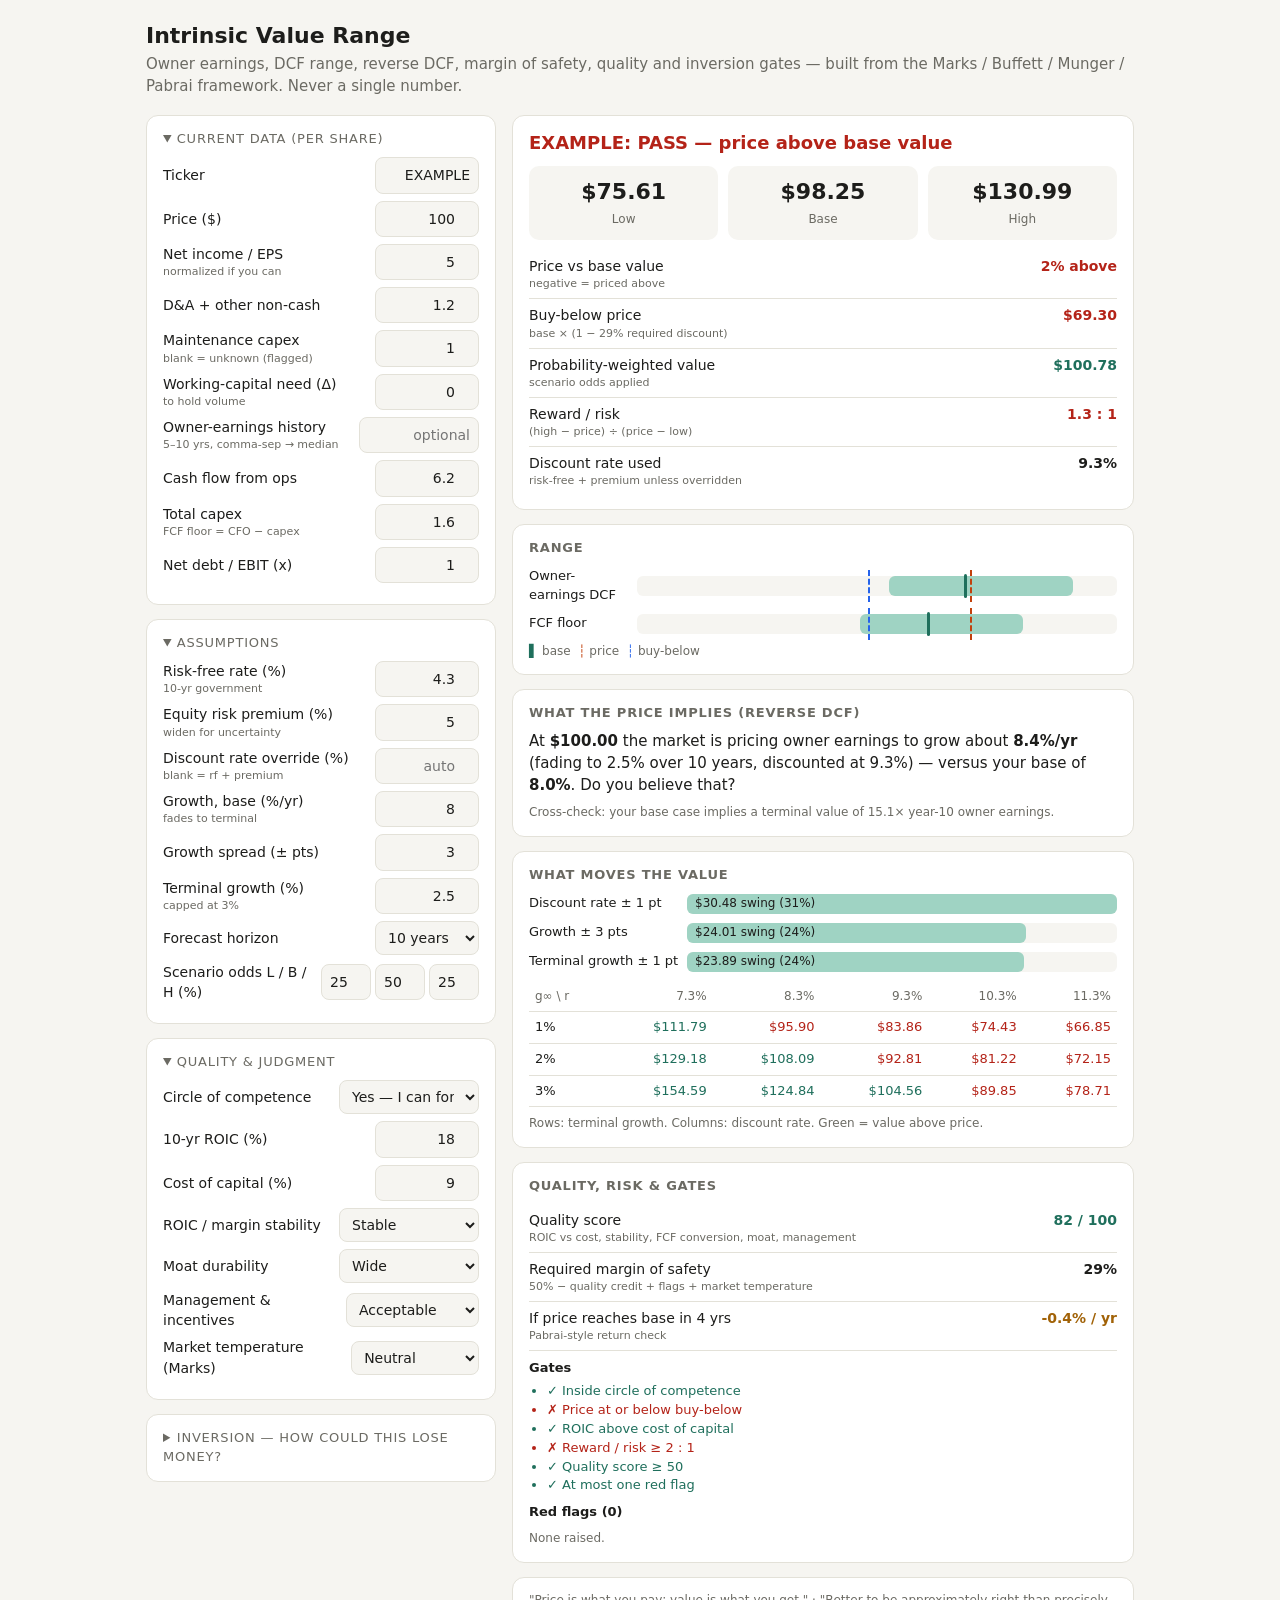
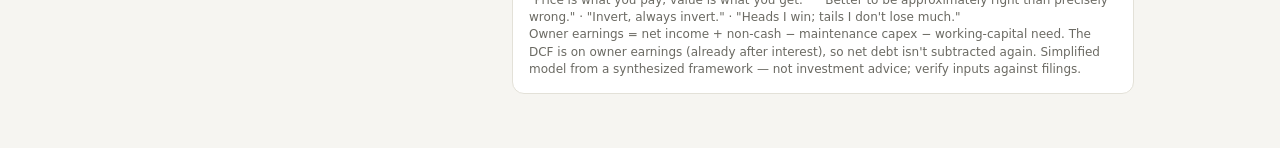
==== index.html @ b63900a6 "Add files via upload" ====
<!DOCTYPE html>
<html lang="en"><head><meta charset="utf-8">
<meta name="viewport" content="width=device-width, initial-scale=1, viewport-fit=cover">
<title>Intrinsic Value Range</title>
<style>
:root{--bg:#f6f5f1;--card:#fff;--ink:#1d1d1b;--mut:#6b6a63;--line:#e3e1d8;--acc:#1f6f5c;--bar:#9fd3c3;--base:#1f6f5c;--price:#c2410c;--buy:#2563eb;--bad:#b42318;--good:#1f6f5c;--warn:#a16207;
box-sizing:border-box;padding-top:env(safe-area-inset-top,0px);padding-bottom:env(safe-area-inset-bottom,0px)}
@media (prefers-color-scheme:dark){:root:not([data-theme="light"]){--bg:#121513;--card:#1b1f1c;--ink:#ecebe4;--mut:#9a9a90;--line:#2c322d;--acc:#5fc4a8;--bar:#2d5a4d;--base:#5fc4a8;--price:#fb923c;--buy:#60a5fa;--bad:#f87171;--good:#5fc4a8;--warn:#fbbf24}}
:root[data-theme="dark"]{--bg:#121513;--card:#1b1f1c;--ink:#ecebe4;--mut:#9a9a90;--line:#2c322d;--acc:#5fc4a8;--bar:#2d5a4d;--base:#5fc4a8;--price:#fb923c;--buy:#60a5fa;--bad:#f87171;--good:#5fc4a8;--warn:#fbbf24}
*{box-sizing:border-box}html{scroll-padding-top:env(safe-area-inset-top,0px)}
body{margin:0;background:var(--bg);color:var(--ink);font:15px/1.45 system-ui,-apple-system,"Segoe UI",Roboto,sans-serif}
main{max-width:1020px;margin:0 auto;padding:20px 16px 40px}
h1{font-size:22px;margin:0 0 2px}p.sub{color:var(--mut);margin:0 0 18px}
.grid{display:grid;grid-template-columns:minmax(0,350px) minmax(0,1fr);gap:16px;align-items:start}
@media(max-width:780px){.grid{grid-template-columns:1fr}}
.card{background:var(--card);border:1px solid var(--line);border-radius:12px;padding:14px 16px;margin-bottom:14px}
h2,summary{font-size:13px;text-transform:uppercase;letter-spacing:.06em;color:var(--mut);margin:0 0 8px;cursor:default}
summary{cursor:pointer;margin:0}details[open] summary{margin-bottom:8px}
label{display:flex;justify-content:space-between;align-items:center;gap:10px;margin:7px 0;font-size:14px}
label small{display:block;color:var(--mut);font-size:11px}
input,select{width:104px;padding:7px 8px;border:1px solid var(--line);border-radius:8px;background:var(--bg);color:var(--ink);font:inherit;text-align:right}
select{width:140px;text-align:left}
input:focus,select:focus{outline:2px solid var(--acc);outline-offset:1px}
.ck{justify-content:flex-start;gap:8px;margin:5px 0;font-size:13px}.ck input{width:auto}
.sig{font-size:18px;font-weight:700;margin-bottom:10px}
.hero{display:grid;grid-template-columns:repeat(3,1fr);gap:10px;text-align:center}
.hero div{background:var(--bg);border-radius:10px;padding:10px 4px}
.hero b{display:block;font-size:22px}.hero i{font-style:normal;font-size:12px;color:var(--mut)}
.kv{display:flex;justify-content:space-between;gap:10px;padding:6px 0;border-bottom:1px solid var(--line);font-size:14px}.kv:last-child{border:0}
.kv span small{display:block;color:var(--mut);font-size:11px}.kv b{white-space:nowrap}
.row{display:grid;grid-template-columns:100px 1fr;gap:8px;align-items:center;margin:9px 0;font-size:13px}
.track{position:relative;height:20px;background:var(--bg);border-radius:6px}
.bar{position:absolute;top:0;height:100%;background:var(--bar);border-radius:6px}
.mk{position:absolute;top:-2px;width:3px;height:24px;background:var(--base);border-radius:2px}
.pl{position:absolute;top:-6px;bottom:-6px;width:0;border-left:2px dashed var(--price)}.bl{border-color:var(--buy)}
.leg{font-size:12px;color:var(--mut);margin-top:8px}
.scroll{overflow-x:auto}table{width:100%;border-collapse:collapse;font-size:13px}
th,td{padding:6px;text-align:right;border-bottom:1px solid var(--line);white-space:nowrap}th:first-child,td:first-child{text-align:left}th{color:var(--mut);font-weight:500;font-size:12px}
.g{color:var(--good)}.b{color:var(--bad)}.w{color:var(--warn)}
.note{font-size:12px;color:var(--mut);margin-top:8px}ul.fl{margin:4px 0 0;padding-left:18px;font-size:13px}
</style></head><body><main>
<h1>Intrinsic Value Range</h1>
<p class="sub">Owner earnings, DCF range, reverse DCF, margin of safety, quality and inversion gates — built from the Marks / Buffett / Munger / Pabrai framework. Never a single number.</p>
<div class="grid">
<div>
 <div class="card"><details open><summary>Current data (per share)</summary>
  <label>Ticker<input id="tk" type="text" value="EXAMPLE" style="text-transform:uppercase"></label>
  <label>Price ($)<input id="px" type="number" step="any" value="100"></label>
  <label><span>Net income / EPS<small>normalized if you can</small></span><input id="eps" type="number" step="any" value="5"></label>
  <label><span>D&amp;A + other non-cash</span><input id="da" type="number" step="any" value="1.2"></label>
  <label><span>Maintenance capex<small>blank = unknown (flagged)</small></span><input id="mx" type="number" step="any" value="1"></label>
  <label><span>Working-capital need (Δ)<small>to hold volume</small></span><input id="dwc" type="number" step="any" value="0"></label>
  <label><span>Owner-earnings history<small>5–10 yrs, comma-sep → median</small></span><input id="hist" type="text" placeholder="optional" style="width:120px"></label>
  <label><span>Cash flow from ops</span><input id="cfo" type="number" step="any" value="6.2"></label>
  <label><span>Total capex<small>FCF floor = CFO − capex</small></span><input id="cx" type="number" step="any" value="1.6"></label>
  <label><span>Net debt / EBIT (x)</span><input id="ndx" type="number" step="any" value="1"></label>
 </details></div>
 <div class="card"><details open><summary>Assumptions</summary>
  <label><span>Risk-free rate (%)<small>10-yr government</small></span><input id="rf" type="number" step="any" value="4.3"></label>
  <label><span>Equity risk premium (%)<small>widen for uncertainty</small></span><input id="erp" type="number" step="any" value="5"></label>
  <label><span>Discount rate override (%)<small>blank = rf + premium</small></span><input id="rov" type="number" step="any" placeholder="auto"></label>
  <label><span>Growth, base (%/yr)<small>fades to terminal</small></span><input id="g" type="number" step="any" value="8"></label>
  <label><span>Growth spread (± pts)</span><input id="sp" type="number" step="any" value="3"></label>
  <label><span>Terminal growth (%)<small>capped at 3%</small></span><input id="tg" type="number" step="any" value="2.5"></label>
  <label>Forecast horizon<select id="n" style="width:104px"><option value="5">5 years</option><option value="7">7 years</option><option value="10" selected>10 years</option></select></label>
  <label><span>Scenario odds L / B / H (%)</span><span style="display:flex;gap:4px"><input id="wl" type="number" value="25" style="width:50px"><input id="wb" type="number" value="50" style="width:50px"><input id="wh" type="number" value="25" style="width:50px"></span></label>
 </details></div>
 <div class="card"><details open><summary>Quality &amp; judgment</summary>
  <label>Circle of competence<select id="cc"><option value="2">Yes — I can forecast it</option><option value="1">Partly</option><option value="0">No — too hard</option></select></label>
  <label><span>10-yr ROIC (%)</span><input id="roic" type="number" step="any" value="18"></label>
  <label><span>Cost of capital (%)</span><input id="wacc" type="number" step="any" value="9"></label>
  <label>ROIC / margin stability<select id="stab"><option value="0">Volatile</option><option value="1">Mixed</option><option value="2" selected>Stable</option></select></label>
  <label>Moat durability<select id="moat"><option value="0">None / weak</option><option value="1">Narrow</option><option value="2" selected>Wide</option><option value="3">Exceptional</option></select></label>
  <label>Management &amp; incentives<select id="mg"><option value="0">Poor</option><option value="1" selected>Acceptable</option><option value="2">Excellent</option></select></label>
  <label>Market temperature (Marks)<select id="tp"><option value="-3">Fearful</option><option value="0" selected>Neutral</option><option value="3">Optimistic</option><option value="6">Euphoric</option></select></label>
 </details></div>
 <div class="card"><details><summary>Inversion — how could this lose money?</summary><div id="inv"></div></details></div>
</div>
<div>
 <div class="card"><div class="sig" id="sig"></div>
  <div class="hero"><div><b id="hl">–</b><i>Low</i></div><div><b id="hb">–</b><i>Base</i></div><div><b id="hh">–</b><i>High</i></div></div>
  <div style="margin-top:10px" id="kv"></div></div>
 <div class="card"><h2>Range</h2><div id="ff"></div><div class="leg"><span style="color:var(--base)">▌</span> base &nbsp;<span style="color:var(--price)">┆</span> price &nbsp;<span style="color:var(--buy)">┆</span> buy-below</div></div>
 <div class="card"><h2>What the price implies (reverse DCF)</h2><div id="rev"></div></div>
 <div class="card"><h2>What moves the value</h2><div id="drv"></div>
  <div class="scroll" style="margin-top:10px"><table id="sens"></table></div>
  <div class="note">Rows: terminal growth. Columns: discount rate. Green = value above price.</div></div>
 <div class="card"><h2>Quality, risk &amp; gates</h2><div id="qr"></div></div>
 <div class="card note" style="margin-top:0">"Price is what you pay; value is what you get." · "Better to be approximately right than precisely wrong." · "Invert, always invert." · "Heads I win; tails I don't lose much."<br>Owner earnings = net income + non-cash − maintenance capex − working-capital need. The DCF is on owner earnings (already after interest), so net debt isn't subtracted again. Simplified model from a synthesized framework — not investment advice; verify inputs against filings.</div>
</div></div>
<script>
const $=i=>document.getElementById(i),N=i=>parseFloat($(i).value),ok=x=>isFinite(x)&&x>0,cl=(x,a,b)=>Math.min(b,Math.max(a,x));
const fm=x=>ok(x)?'$'+x.toLocaleString(undefined,{minimumFractionDigits:2,maximumFractionDigits:2}):'n/a';
const INV=['Leverage / refinancing cliff','Obsolescence or disruption','Fraud or aggressive accounting','Key-man dependence','Heavy cyclicality','Commodity price-taker, no cost edge','Serial acquisitions / dilution','"This time it\'s different" narrative'];
$('inv').innerHTML=INV.map((t,i)=>`<label class="ck"><input type="checkbox" class="iv" value="${t.replace(/"/g,'&quot;')}"> ${t}</label>`).join('');
function dcf(oe,g,r,tg,n){if(!ok(oe)||!isFinite(r)||r<=tg)return null;let f=oe,pv=0;for(let t=1;t<=n;t++){f*=1+(n>1?g+(tg-g)*(t-1)/(n-1):g);pv+=f/Math.pow(1+r,t)}const tv=f*(1+tg)/(r-tg);return{v:pv+tv/Math.pow(1+r,n),m:tv/f}}
const V=(...a)=>{const o=dcf(...a);return o?o.v:NaN};
const med=a=>{const s=[...a].sort((x,y)=>x-y),m=s.length>>1;return s.length%2?s[m]:(s[m-1]+s[m])/2};
function calc(){
 const px=N('px'),eps=N('eps'),da=N('da')||0,mxv=$('mx').value.trim(),mx=parseFloat(mxv)||0,dwc=N('dwc')||0;
 const hist=$('hist').value.split(/[,\s]+/).map(parseFloat).filter(isFinite);
 const oe=hist.length>=3?med(hist):eps+da-mx-dwc;
 const ov=N('rov'),r=ov>0?ov/100:(N('rf')+N('erp'))/100,n=+$('n').value,g=N('g')/100,sp=N('sp')/100,tgIn=N('tg')/100,tg=Math.min(tgIn,.03);
 const gs=[g-sp,g,g+sp],rs=[r+.01,r,r-.01],sc=f=>[0,1,2].map(i=>V(f,gs[i],rs[i],tg,n));
 const v=sc(oe),fcf=N('cfo')-N('cx'),fv=ok(fcf)?sc(fcf):[NaN,NaN,NaN],okv=v.every(ok);
 // quality
 const roic=N('roic'),cc=N('wacc'),conv=ok(fcf)&&ok(eps)?fcf/eps:NaN;
 const q=cl((roic-cc)/10,0,1)*30+(+$('stab').value)/2*20+cl(((isFinite(conv)?conv:.8)-.5)/.5,0,1)*20+(+$('moat').value)/3*20+(+$('mg').value)/2*10;
 // flags
 const auto=[];
 if(isFinite(conv)&&conv<.8)auto.push('FCF / net income below 0.8');
 if(ok(N('cx'))&&ok(da)&&N('cx')/da>1.5)auto.push('Capex / D&A above 1.5 — heavy reinvestment');
 if(!mxv)auto.push('Maintenance capex unknown');
 if(roic<cc)auto.push('ROIC below cost of capital — growth destroys value');
 if(tgIn>.03)auto.push('Terminal growth above 3% was capped to 3%');
 if(N('ndx')>3)auto.push('Net debt / EBIT above 3x');
 const man=[...document.querySelectorAll('.iv:checked')].map(e=>e.value),flags=[...auto,...man];
 const need=cl(50-q/100*25+3*man.length+2*auto.length+(+$('tp').value),20,65);
 const out=$('sig'),kv=$('kv');
 if(!okv||!ok(px)){out.textContent='Enter a price and positive owner earnings.';out.className='sig w';['hl','hb','hh'].forEach(i=>$(i).textContent='–');kv.innerHTML='';['ff','rev','drv','qr'].forEach(i=>$(i).innerHTML='');$('sens').innerHTML='';return}
 ['hl','hb','hh'].forEach((id,i)=>$(id).textContent=fm(v[i]));
 const bp=v[1]*(1-need/100),mos=(v[1]-px)/v[1]*100,w=[N('wl'),N('wb'),N('wh')].map(x=>x>0?x:0),ws=w[0]+w[1]+w[2]||1,ev=(w[0]*v[0]+w[1]*v[1]+w[2]*v[2])/ws;
 const asym=px<=v[0]?Infinity:(v[2]-px)/(px-v[0]),ret=Math.pow(v[1]/px,1/4)-1;
 const gates=[['Inside circle of competence',+$('cc').value===2],['Price at or below buy-below',px<=bp],['ROIC above cost of capital',roic>cc],['Reward / risk ≥ 2 : 1',asym>=2],['Quality score ≥ 50',q>=50],['At most one red flag',flags.length<=1]];
 const pass=gates.every(x=>x[1]);let s,c;
 if(+$('cc').value===0){s='PASS — outside circle of competence (too hard)';c='b'}
 else if(pass){s='BUY ZONE — all gates cleared';c='g'}
 else if(px<=v[1]){s='WATCH — below base value, gates not all cleared';c='w'}
 else{s='PASS — price above base value';c='b'}
 out.textContent=($('tk').value||'Stock').toUpperCase()+': '+s;out.className='sig '+c;
 const ln=(t,sm,val,k)=>`<div class="kv"><span>${t}<small>${sm}</small></span><b class="${k||''}">${val}</b></div>`;
 kv.innerHTML=ln('Price vs base value','negative = priced above',(mos>=0?mos.toFixed(0)+'% below':(-mos).toFixed(0)+'% above'),mos>=need?'g':mos>=0?'w':'b')+
  ln('Buy-below price','base × (1 − '+need.toFixed(0)+'% required discount)',fm(bp),px<=bp?'g':'b')+
  ln('Probability-weighted value','scenario odds applied',fm(ev),px<ev?'g':'b')+
  ln('Reward / risk','(high − price) ÷ (price − low)',asym===Infinity?'no downside to low':asym.toFixed(1)+' : 1',asym>=2?'g':'b')+
  ln('Discount rate used','risk-free + premium unless overridden',(r*100).toFixed(1)+'%');
 // chart
 const all=[px,bp,v[2],fv[2]].filter(isFinite),mxs=Math.max(...all)*1.1,p=x=>(x/mxs*100)+'%';
 const lines=`<div class="pl" style="left:${p(px)}"></div><div class="pl bl" style="left:${p(bp)}"></div>`;
 $('ff').innerHTML=`<div class="row"><div>Owner-earnings DCF</div><div class="track"><div class="bar" style="left:${p(v[0])};width:${(v[2]-v[0])/mxs*100}%"></div><div class="mk" style="left:${p(v[1])}"></div>${lines}</div></div>`+(fv.every(ok)?`<div class="row"><div>FCF floor</div><div class="track"><div class="bar" style="left:${p(fv[0])};width:${(fv[2]-fv[0])/mxs*100}%"></div><div class="mk" style="left:${p(fv[1])}"></div>${lines}</div></div>`:'');
 // reverse
 let lo=-.3,hi=.6,rv;
 if(V(oe,hi,r,tg,n)<px)rv='above 60%/yr';else if(V(oe,lo,r,tg,n)>px)rv='below −30%/yr';else{for(let i=0;i<60;i++){const m=(lo+hi)/2;V(oe,m,r,tg,n)<px?lo=m:hi=m}rv=(lo*100).toFixed(1)+'%/yr'}
 const bm=dcf(oe,g,r,tg,n).m;
 $('rev').innerHTML=`<div style="font-size:15px">At <b>${fm(px)}</b> the market is pricing owner earnings to grow about <b>${rv}</b> (fading to ${(tg*100).toFixed(1)}% over ${n} years, discounted at ${(r*100).toFixed(1)}%) — versus your base of <b>${(g*100).toFixed(1)}%</b>. Do you believe that?</div><div class="note">Cross-check: your base case implies a terminal value of ${bm.toFixed(1)}× year-${n} owner earnings.</div>`;
 // drivers + sensitivity
 const dv=[['Growth ± '+(sp*100).toFixed(0)+' pts',V(oe,g+sp,r,tg,n)-V(oe,g-sp,r,tg,n)],['Discount rate ± 1 pt',V(oe,g,r-.01,tg,n)-V(oe,g,r+.01,tg,n)],['Terminal growth ± 1 pt',V(oe,g,r,Math.min(tg+.01,r-.005),n)-V(oe,g,r,tg-.01,n)]].sort((a,b)=>b[1]-a[1]),top=dv[0][1];
 $('drv').innerHTML=dv.map(d=>`<div class="row" style="grid-template-columns:150px 1fr"><div>${d[0]}</div><div class="track"><div class="bar" style="left:0;width:${d[1]/top*100}%"></div><span style="position:absolute;left:8px;top:1px;font-size:12px">${fm(d[1])} swing (${(d[1]/v[1]*100).toFixed(0)}%)</span></div></div>`).join('');
 const rr=[-2,-1,0,1,2].map(k=>r+k/100),tr=[.01,.02,.03];
 $('sens').innerHTML='<tr><th>g∞ \\ r</th>'+rr.map(x=>`<th>${(x*100).toFixed(1)}%</th>`).join('')+'</tr>'+tr.map(t=>`<tr><td>${(t*100).toFixed(0)}%</td>`+rr.map(x=>{const y=V(oe,g,x,t,n);return`<td class="${y>=px?'g':'b'}">${fm(y)}</td>`}).join('')+'</tr>').join('');
 // quality & risk
 $('qr').innerHTML=ln('Quality score','ROIC vs cost, stability, FCF conversion, moat, management',q.toFixed(0)+' / 100',q>=60?'g':q>=40?'w':'b')+
  ln('Required margin of safety','50% − quality credit + flags + market temperature',need.toFixed(0)+'%')+
  ln('If price reaches base in 4 yrs','Pabrai-style return check',(ret*100).toFixed(1)+'% / yr',ret>=.15?'g':'w')+
  `<div style="margin-top:8px;font-size:13px"><b>Gates</b><ul class="fl">${gates.map(x=>`<li class="${x[1]?'g':'b'}">${x[1]?'✓':'✗'} ${x[0]}</li>`).join('')}</ul></div>`+
  `<div style="margin-top:8px;font-size:13px"><b>Red flags (${flags.length})</b>${flags.length?`<ul class="fl">${flags.map(f=>`<li>${f}</li>`).join('')}</ul>`:'<div class="note">None raised.</div>'}</div>`;
}
document.querySelectorAll('input,select').forEach(e=>e.addEventListener('input',calc));calc();
</script></main></body></html>
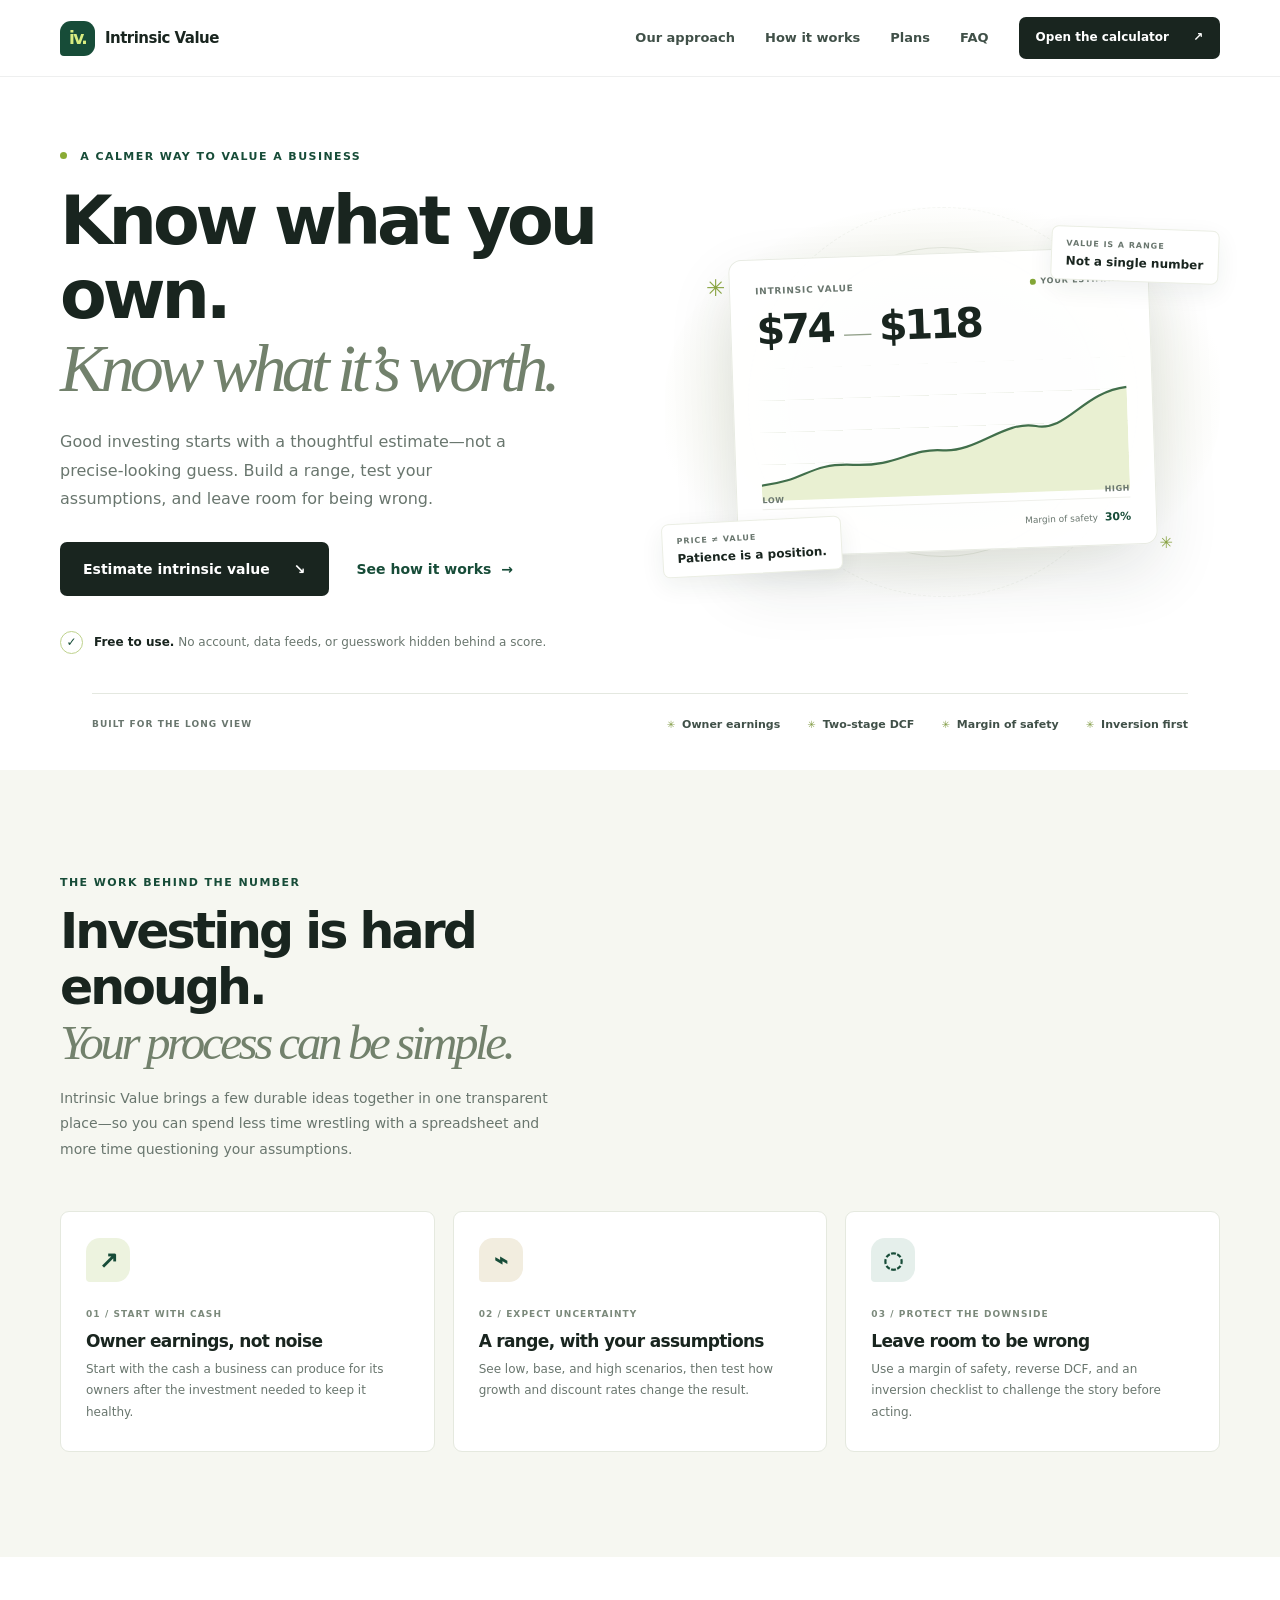
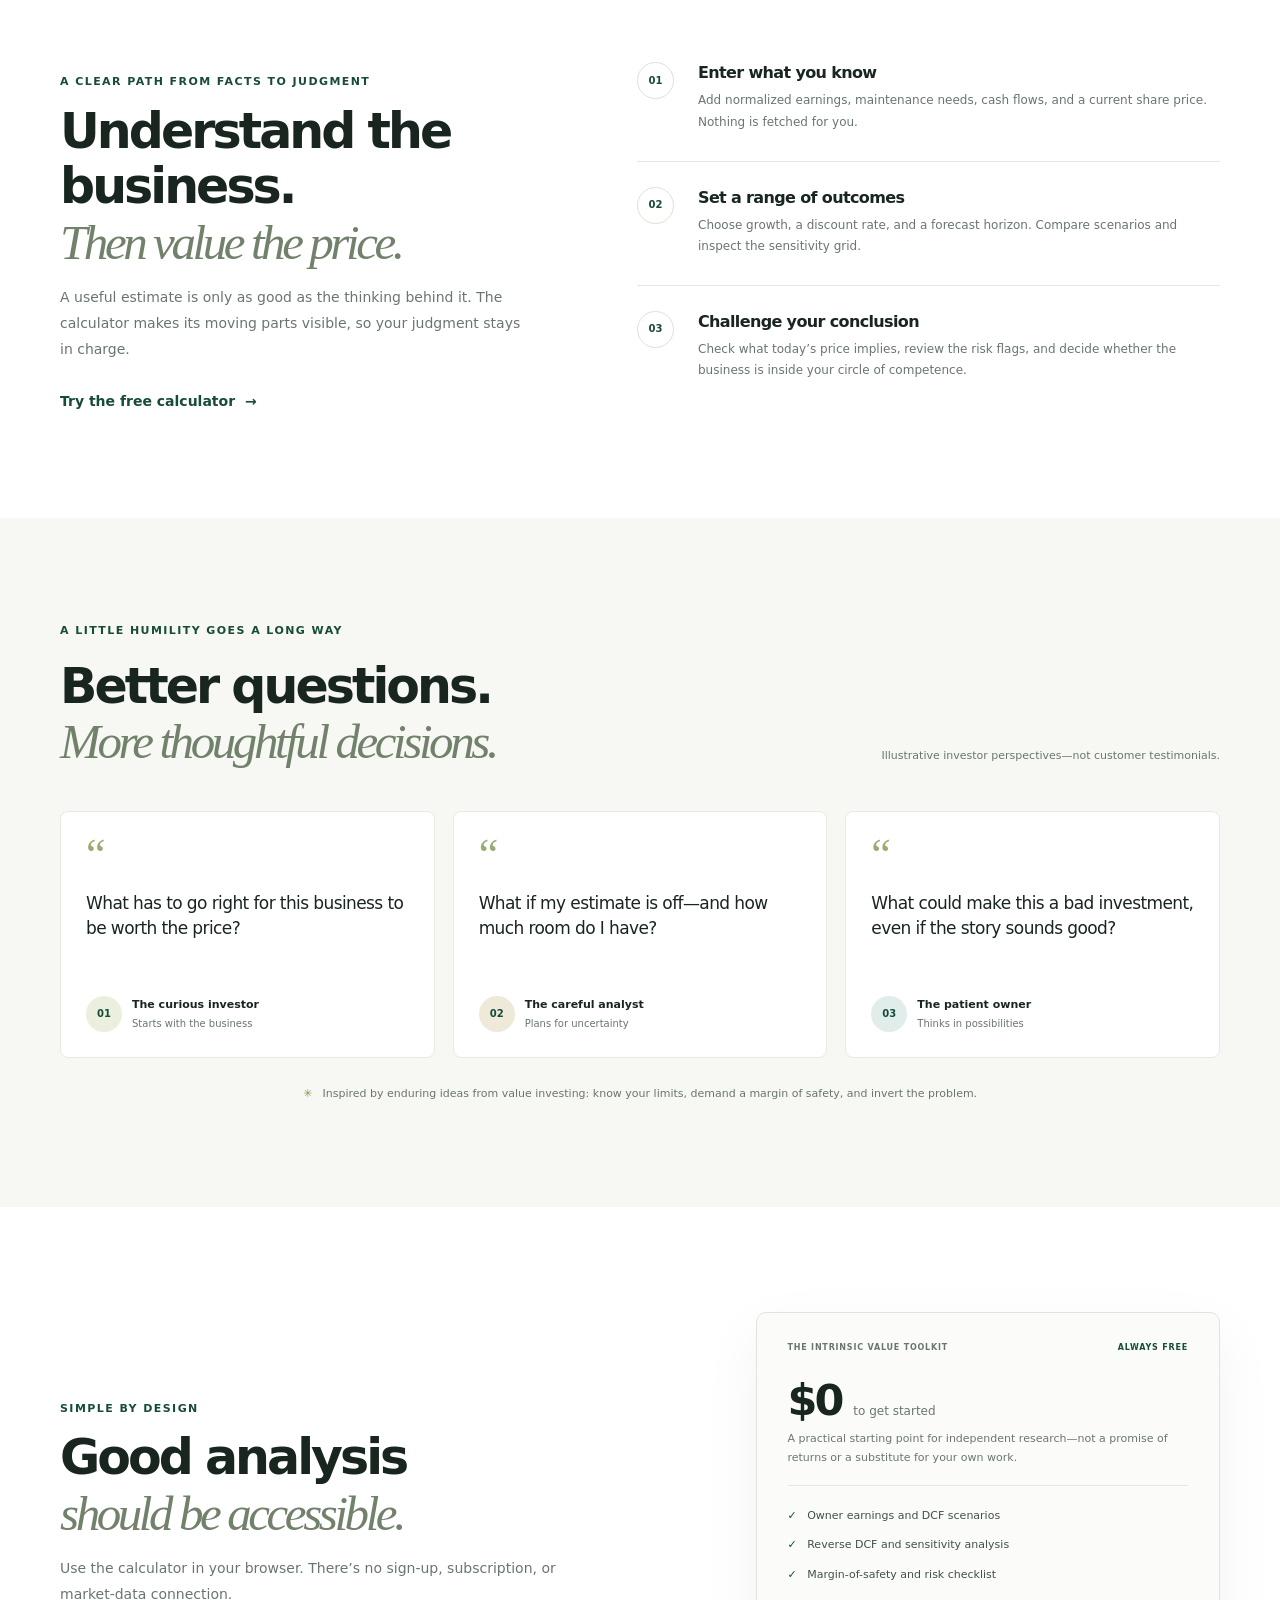
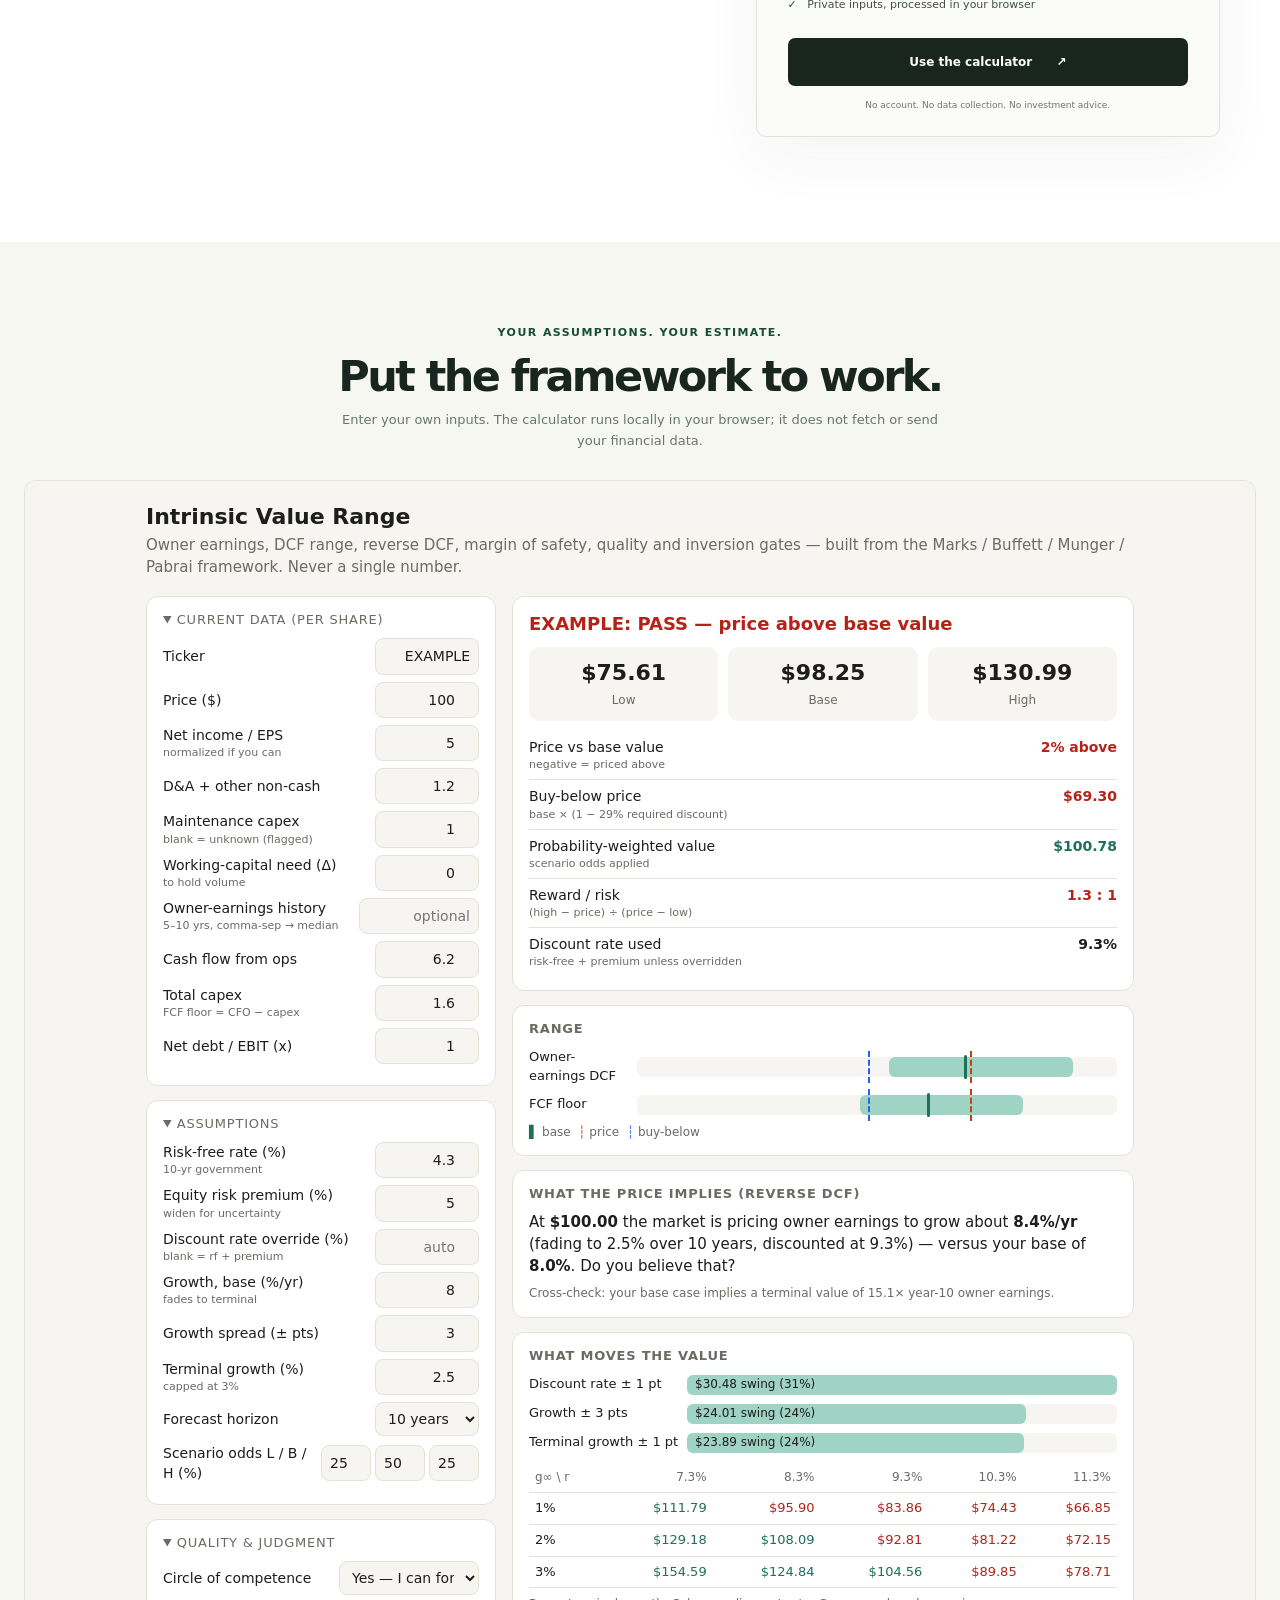
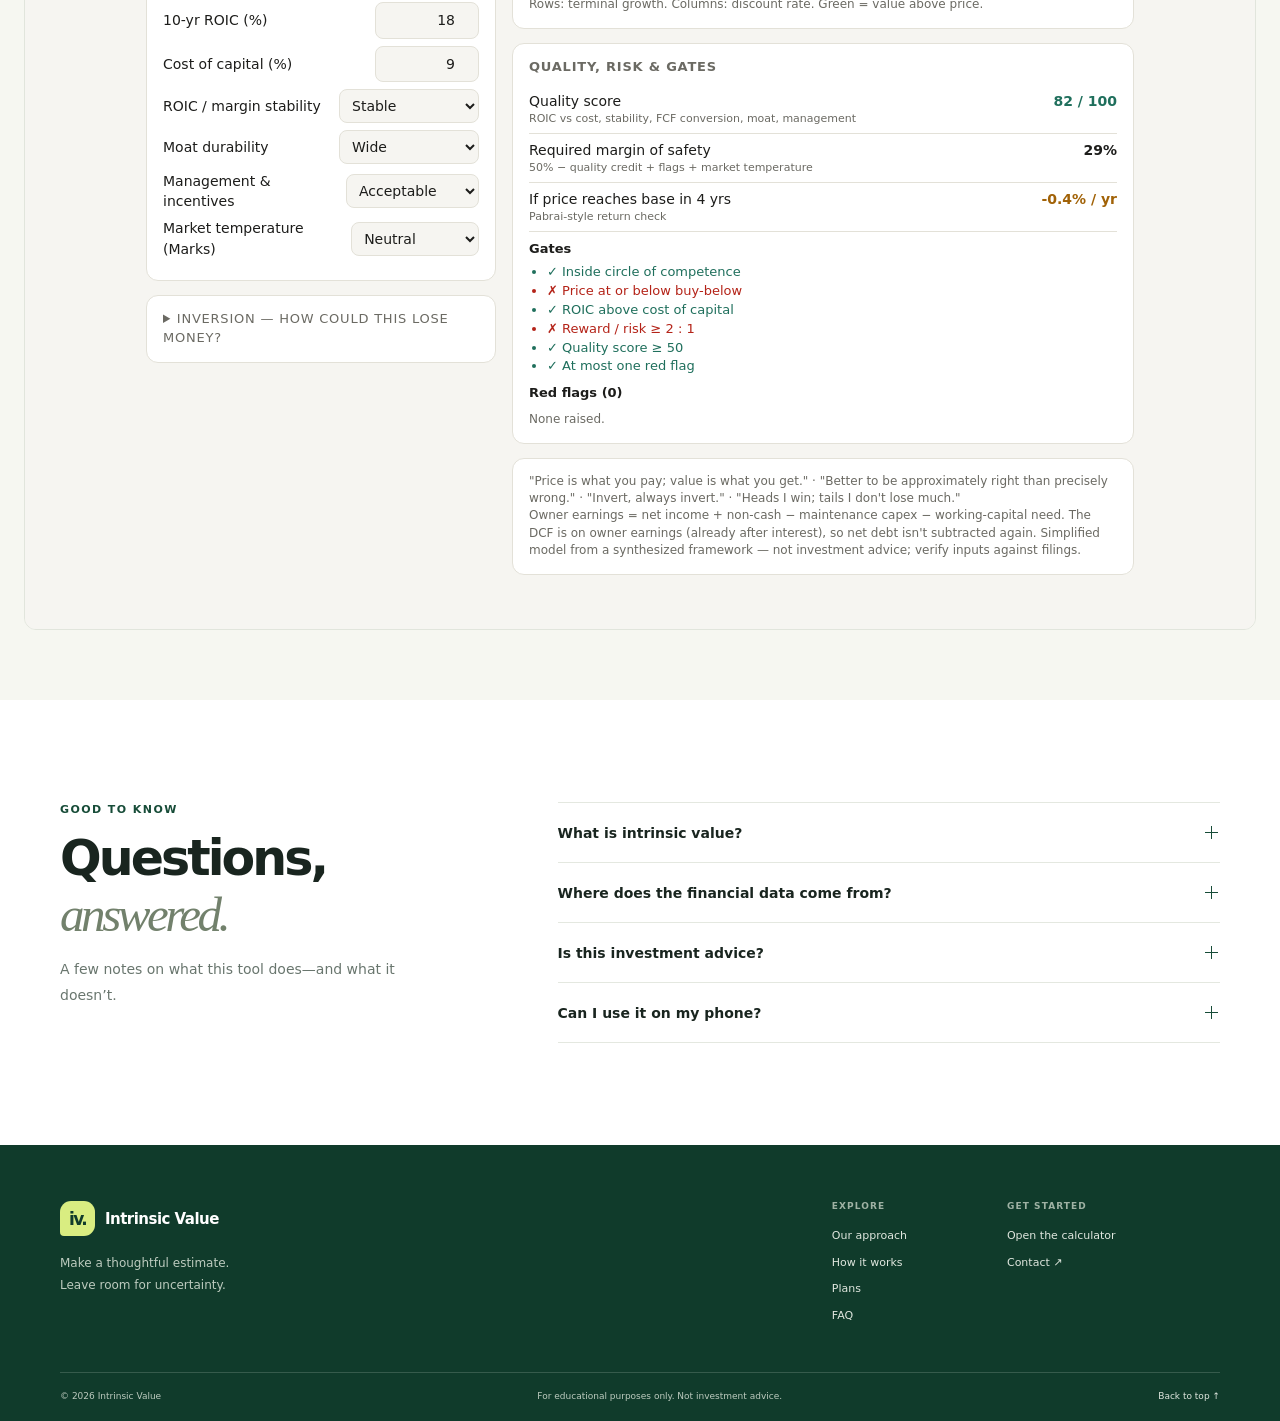
==== commit 904e21fb: "Build responsive intrinsic value landing page Co-authored-by: huddlewise <227522079+huddlewise@users" ====
--- a/index.html
+++ b/index.html
@@ -1,159 +1,208 @@
-<!DOCTYPE html>
-<html lang="en"><head><meta charset="utf-8">
-<meta name="viewport" content="width=device-width, initial-scale=1, viewport-fit=cover">
-<title>Intrinsic Value Range</title>
-<style>
-:root{--bg:#f6f5f1;--card:#fff;--ink:#1d1d1b;--mut:#6b6a63;--line:#e3e1d8;--acc:#1f6f5c;--bar:#9fd3c3;--base:#1f6f5c;--price:#c2410c;--buy:#2563eb;--bad:#b42318;--good:#1f6f5c;--warn:#a16207;
-box-sizing:border-box;padding-top:env(safe-area-inset-top,0px);padding-bottom:env(safe-area-inset-bottom,0px)}
-@media (prefers-color-scheme:dark){:root:not([data-theme="light"]){--bg:#121513;--card:#1b1f1c;--ink:#ecebe4;--mut:#9a9a90;--line:#2c322d;--acc:#5fc4a8;--bar:#2d5a4d;--base:#5fc4a8;--price:#fb923c;--buy:#60a5fa;--bad:#f87171;--good:#5fc4a8;--warn:#fbbf24}}
-:root[data-theme="dark"]{--bg:#121513;--card:#1b1f1c;--ink:#ecebe4;--mut:#9a9a90;--line:#2c322d;--acc:#5fc4a8;--bar:#2d5a4d;--base:#5fc4a8;--price:#fb923c;--buy:#60a5fa;--bad:#f87171;--good:#5fc4a8;--warn:#fbbf24}
-*{box-sizing:border-box}html{scroll-padding-top:env(safe-area-inset-top,0px)}
-body{margin:0;background:var(--bg);color:var(--ink);font:15px/1.45 system-ui,-apple-system,"Segoe UI",Roboto,sans-serif}
-main{max-width:1020px;margin:0 auto;padding:20px 16px 40px}
-h1{font-size:22px;margin:0 0 2px}p.sub{color:var(--mut);margin:0 0 18px}
-.grid{display:grid;grid-template-columns:minmax(0,350px) minmax(0,1fr);gap:16px;align-items:start}
-@media(max-width:780px){.grid{grid-template-columns:1fr}}
-.card{background:var(--card);border:1px solid var(--line);border-radius:12px;padding:14px 16px;margin-bottom:14px}
-h2,summary{font-size:13px;text-transform:uppercase;letter-spacing:.06em;color:var(--mut);margin:0 0 8px;cursor:default}
-summary{cursor:pointer;margin:0}details[open] summary{margin-bottom:8px}
-label{display:flex;justify-content:space-between;align-items:center;gap:10px;margin:7px 0;font-size:14px}
-label small{display:block;color:var(--mut);font-size:11px}
-input,select{width:104px;padding:7px 8px;border:1px solid var(--line);border-radius:8px;background:var(--bg);color:var(--ink);font:inherit;text-align:right}
-select{width:140px;text-align:left}
-input:focus,select:focus{outline:2px solid var(--acc);outline-offset:1px}
-.ck{justify-content:flex-start;gap:8px;margin:5px 0;font-size:13px}.ck input{width:auto}
-.sig{font-size:18px;font-weight:700;margin-bottom:10px}
-.hero{display:grid;grid-template-columns:repeat(3,1fr);gap:10px;text-align:center}
-.hero div{background:var(--bg);border-radius:10px;padding:10px 4px}
-.hero b{display:block;font-size:22px}.hero i{font-style:normal;font-size:12px;color:var(--mut)}
-.kv{display:flex;justify-content:space-between;gap:10px;padding:6px 0;border-bottom:1px solid var(--line);font-size:14px}.kv:last-child{border:0}
-.kv span small{display:block;color:var(--mut);font-size:11px}.kv b{white-space:nowrap}
-.row{display:grid;grid-template-columns:100px 1fr;gap:8px;align-items:center;margin:9px 0;font-size:13px}
-.track{position:relative;height:20px;background:var(--bg);border-radius:6px}
-.bar{position:absolute;top:0;height:100%;background:var(--bar);border-radius:6px}
-.mk{position:absolute;top:-2px;width:3px;height:24px;background:var(--base);border-radius:2px}
-.pl{position:absolute;top:-6px;bottom:-6px;width:0;border-left:2px dashed var(--price)}.bl{border-color:var(--buy)}
-.leg{font-size:12px;color:var(--mut);margin-top:8px}
-.scroll{overflow-x:auto}table{width:100%;border-collapse:collapse;font-size:13px}
-th,td{padding:6px;text-align:right;border-bottom:1px solid var(--line);white-space:nowrap}th:first-child,td:first-child{text-align:left}th{color:var(--mut);font-weight:500;font-size:12px}
-.g{color:var(--good)}.b{color:var(--bad)}.w{color:var(--warn)}
-.note{font-size:12px;color:var(--mut);margin-top:8px}ul.fl{margin:4px 0 0;padding-left:18px;font-size:13px}
-</style></head><body><main>
-<h1>Intrinsic Value Range</h1>
-<p class="sub">Owner earnings, DCF range, reverse DCF, margin of safety, quality and inversion gates — built from the Marks / Buffett / Munger / Pabrai framework. Never a single number.</p>
-<div class="grid">
-<div>
- <div class="card"><details open><summary>Current data (per share)</summary>
-  <label>Ticker<input id="tk" type="text" value="EXAMPLE" style="text-transform:uppercase"></label>
-  <label>Price ($)<input id="px" type="number" step="any" value="100"></label>
-  <label><span>Net income / EPS<small>normalized if you can</small></span><input id="eps" type="number" step="any" value="5"></label>
-  <label><span>D&amp;A + other non-cash</span><input id="da" type="number" step="any" value="1.2"></label>
-  <label><span>Maintenance capex<small>blank = unknown (flagged)</small></span><input id="mx" type="number" step="any" value="1"></label>
-  <label><span>Working-capital need (Δ)<small>to hold volume</small></span><input id="dwc" type="number" step="any" value="0"></label>
-  <label><span>Owner-earnings history<small>5–10 yrs, comma-sep → median</small></span><input id="hist" type="text" placeholder="optional" style="width:120px"></label>
-  <label><span>Cash flow from ops</span><input id="cfo" type="number" step="any" value="6.2"></label>
-  <label><span>Total capex<small>FCF floor = CFO − capex</small></span><input id="cx" type="number" step="any" value="1.6"></label>
-  <label><span>Net debt / EBIT (x)</span><input id="ndx" type="number" step="any" value="1"></label>
- </details></div>
- <div class="card"><details open><summary>Assumptions</summary>
-  <label><span>Risk-free rate (%)<small>10-yr government</small></span><input id="rf" type="number" step="any" value="4.3"></label>
-  <label><span>Equity risk premium (%)<small>widen for uncertainty</small></span><input id="erp" type="number" step="any" value="5"></label>
-  <label><span>Discount rate override (%)<small>blank = rf + premium</small></span><input id="rov" type="number" step="any" placeholder="auto"></label>
-  <label><span>Growth, base (%/yr)<small>fades to terminal</small></span><input id="g" type="number" step="any" value="8"></label>
-  <label><span>Growth spread (± pts)</span><input id="sp" type="number" step="any" value="3"></label>
-  <label><span>Terminal growth (%)<small>capped at 3%</small></span><input id="tg" type="number" step="any" value="2.5"></label>
-  <label>Forecast horizon<select id="n" style="width:104px"><option value="5">5 years</option><option value="7">7 years</option><option value="10" selected>10 years</option></select></label>
-  <label><span>Scenario odds L / B / H (%)</span><span style="display:flex;gap:4px"><input id="wl" type="number" value="25" style="width:50px"><input id="wb" type="number" value="50" style="width:50px"><input id="wh" type="number" value="25" style="width:50px"></span></label>
- </details></div>
- <div class="card"><details open><summary>Quality &amp; judgment</summary>
-  <label>Circle of competence<select id="cc"><option value="2">Yes — I can forecast it</option><option value="1">Partly</option><option value="0">No — too hard</option></select></label>
-  <label><span>10-yr ROIC (%)</span><input id="roic" type="number" step="any" value="18"></label>
-  <label><span>Cost of capital (%)</span><input id="wacc" type="number" step="any" value="9"></label>
-  <label>ROIC / margin stability<select id="stab"><option value="0">Volatile</option><option value="1">Mixed</option><option value="2" selected>Stable</option></select></label>
-  <label>Moat durability<select id="moat"><option value="0">None / weak</option><option value="1">Narrow</option><option value="2" selected>Wide</option><option value="3">Exceptional</option></select></label>
-  <label>Management &amp; incentives<select id="mg"><option value="0">Poor</option><option value="1" selected>Acceptable</option><option value="2">Excellent</option></select></label>
-  <label>Market temperature (Marks)<select id="tp"><option value="-3">Fearful</option><option value="0" selected>Neutral</option><option value="3">Optimistic</option><option value="6">Euphoric</option></select></label>
- </details></div>
- <div class="card"><details><summary>Inversion — how could this lose money?</summary><div id="inv"></div></details></div>
-</div>
-<div>
- <div class="card"><div class="sig" id="sig"></div>
-  <div class="hero"><div><b id="hl">–</b><i>Low</i></div><div><b id="hb">–</b><i>Base</i></div><div><b id="hh">–</b><i>High</i></div></div>
-  <div style="margin-top:10px" id="kv"></div></div>
- <div class="card"><h2>Range</h2><div id="ff"></div><div class="leg"><span style="color:var(--base)">▌</span> base &nbsp;<span style="color:var(--price)">┆</span> price &nbsp;<span style="color:var(--buy)">┆</span> buy-below</div></div>
- <div class="card"><h2>What the price implies (reverse DCF)</h2><div id="rev"></div></div>
- <div class="card"><h2>What moves the value</h2><div id="drv"></div>
-  <div class="scroll" style="margin-top:10px"><table id="sens"></table></div>
-  <div class="note">Rows: terminal growth. Columns: discount rate. Green = value above price.</div></div>
- <div class="card"><h2>Quality, risk &amp; gates</h2><div id="qr"></div></div>
- <div class="card note" style="margin-top:0">"Price is what you pay; value is what you get." · "Better to be approximately right than precisely wrong." · "Invert, always invert." · "Heads I win; tails I don't lose much."<br>Owner earnings = net income + non-cash − maintenance capex − working-capital need. The DCF is on owner earnings (already after interest), so net debt isn't subtracted again. Simplified model from a synthesized framework — not investment advice; verify inputs against filings.</div>
-</div></div>
-<script>
-const $=i=>document.getElementById(i),N=i=>parseFloat($(i).value),ok=x=>isFinite(x)&&x>0,cl=(x,a,b)=>Math.min(b,Math.max(a,x));
-const fm=x=>ok(x)?'$'+x.toLocaleString(undefined,{minimumFractionDigits:2,maximumFractionDigits:2}):'n/a';
-const INV=['Leverage / refinancing cliff','Obsolescence or disruption','Fraud or aggressive accounting','Key-man dependence','Heavy cyclicality','Commodity price-taker, no cost edge','Serial acquisitions / dilution','"This time it\'s different" narrative'];
-$('inv').innerHTML=INV.map((t,i)=>`<label class="ck"><input type="checkbox" class="iv" value="${t.replace(/"/g,'&quot;')}"> ${t}</label>`).join('');
-function dcf(oe,g,r,tg,n){if(!ok(oe)||!isFinite(r)||r<=tg)return null;let f=oe,pv=0;for(let t=1;t<=n;t++){f*=1+(n>1?g+(tg-g)*(t-1)/(n-1):g);pv+=f/Math.pow(1+r,t)}const tv=f*(1+tg)/(r-tg);return{v:pv+tv/Math.pow(1+r,n),m:tv/f}}
-const V=(...a)=>{const o=dcf(...a);return o?o.v:NaN};
-const med=a=>{const s=[...a].sort((x,y)=>x-y),m=s.length>>1;return s.length%2?s[m]:(s[m-1]+s[m])/2};
-function calc(){
- const px=N('px'),eps=N('eps'),da=N('da')||0,mxv=$('mx').value.trim(),mx=parseFloat(mxv)||0,dwc=N('dwc')||0;
- const hist=$('hist').value.split(/[,\s]+/).map(parseFloat).filter(isFinite);
- const oe=hist.length>=3?med(hist):eps+da-mx-dwc;
- const ov=N('rov'),r=ov>0?ov/100:(N('rf')+N('erp'))/100,n=+$('n').value,g=N('g')/100,sp=N('sp')/100,tgIn=N('tg')/100,tg=Math.min(tgIn,.03);
- const gs=[g-sp,g,g+sp],rs=[r+.01,r,r-.01],sc=f=>[0,1,2].map(i=>V(f,gs[i],rs[i],tg,n));
- const v=sc(oe),fcf=N('cfo')-N('cx'),fv=ok(fcf)?sc(fcf):[NaN,NaN,NaN],okv=v.every(ok);
- // quality
- const roic=N('roic'),cc=N('wacc'),conv=ok(fcf)&&ok(eps)?fcf/eps:NaN;
- const q=cl((roic-cc)/10,0,1)*30+(+$('stab').value)/2*20+cl(((isFinite(conv)?conv:.8)-.5)/.5,0,1)*20+(+$('moat').value)/3*20+(+$('mg').value)/2*10;
- // flags
- const auto=[];
- if(isFinite(conv)&&conv<.8)auto.push('FCF / net income below 0.8');
- if(ok(N('cx'))&&ok(da)&&N('cx')/da>1.5)auto.push('Capex / D&A above 1.5 — heavy reinvestment');
- if(!mxv)auto.push('Maintenance capex unknown');
- if(roic<cc)auto.push('ROIC below cost of capital — growth destroys value');
- if(tgIn>.03)auto.push('Terminal growth above 3% was capped to 3%');
- if(N('ndx')>3)auto.push('Net debt / EBIT above 3x');
- const man=[...document.querySelectorAll('.iv:checked')].map(e=>e.value),flags=[...auto,...man];
- const need=cl(50-q/100*25+3*man.length+2*auto.length+(+$('tp').value),20,65);
- const out=$('sig'),kv=$('kv');
- if(!okv||!ok(px)){out.textContent='Enter a price and positive owner earnings.';out.className='sig w';['hl','hb','hh'].forEach(i=>$(i).textContent='–');kv.innerHTML='';['ff','rev','drv','qr'].forEach(i=>$(i).innerHTML='');$('sens').innerHTML='';return}
- ['hl','hb','hh'].forEach((id,i)=>$(id).textContent=fm(v[i]));
- const bp=v[1]*(1-need/100),mos=(v[1]-px)/v[1]*100,w=[N('wl'),N('wb'),N('wh')].map(x=>x>0?x:0),ws=w[0]+w[1]+w[2]||1,ev=(w[0]*v[0]+w[1]*v[1]+w[2]*v[2])/ws;
- const asym=px<=v[0]?Infinity:(v[2]-px)/(px-v[0]),ret=Math.pow(v[1]/px,1/4)-1;
- const gates=[['Inside circle of competence',+$('cc').value===2],['Price at or below buy-below',px<=bp],['ROIC above cost of capital',roic>cc],['Reward / risk ≥ 2 : 1',asym>=2],['Quality score ≥ 50',q>=50],['At most one red flag',flags.length<=1]];
- const pass=gates.every(x=>x[1]);let s,c;
- if(+$('cc').value===0){s='PASS — outside circle of competence (too hard)';c='b'}
- else if(pass){s='BUY ZONE — all gates cleared';c='g'}
- else if(px<=v[1]){s='WATCH — below base value, gates not all cleared';c='w'}
- else{s='PASS — price above base value';c='b'}
- out.textContent=($('tk').value||'Stock').toUpperCase()+': '+s;out.className='sig '+c;
- const ln=(t,sm,val,k)=>`<div class="kv"><span>${t}<small>${sm}</small></span><b class="${k||''}">${val}</b></div>`;
- kv.innerHTML=ln('Price vs base value','negative = priced above',(mos>=0?mos.toFixed(0)+'% below':(-mos).toFixed(0)+'% above'),mos>=need?'g':mos>=0?'w':'b')+
-  ln('Buy-below price','base × (1 − '+need.toFixed(0)+'% required discount)',fm(bp),px<=bp?'g':'b')+
-  ln('Probability-weighted value','scenario odds applied',fm(ev),px<ev?'g':'b')+
-  ln('Reward / risk','(high − price) ÷ (price − low)',asym===Infinity?'no downside to low':asym.toFixed(1)+' : 1',asym>=2?'g':'b')+
-  ln('Discount rate used','risk-free + premium unless overridden',(r*100).toFixed(1)+'%');
- // chart
- const all=[px,bp,v[2],fv[2]].filter(isFinite),mxs=Math.max(...all)*1.1,p=x=>(x/mxs*100)+'%';
- const lines=`<div class="pl" style="left:${p(px)}"></div><div class="pl bl" style="left:${p(bp)}"></div>`;
- $('ff').innerHTML=`<div class="row"><div>Owner-earnings DCF</div><div class="track"><div class="bar" style="left:${p(v[0])};width:${(v[2]-v[0])/mxs*100}%"></div><div class="mk" style="left:${p(v[1])}"></div>${lines}</div></div>`+(fv.every(ok)?`<div class="row"><div>FCF floor</div><div class="track"><div class="bar" style="left:${p(fv[0])};width:${(fv[2]-fv[0])/mxs*100}%"></div><div class="mk" style="left:${p(fv[1])}"></div>${lines}</div></div>`:'');
- // reverse
- let lo=-.3,hi=.6,rv;
- if(V(oe,hi,r,tg,n)<px)rv='above 60%/yr';else if(V(oe,lo,r,tg,n)>px)rv='below −30%/yr';else{for(let i=0;i<60;i++){const m=(lo+hi)/2;V(oe,m,r,tg,n)<px?lo=m:hi=m}rv=(lo*100).toFixed(1)+'%/yr'}
- const bm=dcf(oe,g,r,tg,n).m;
- $('rev').innerHTML=`<div style="font-size:15px">At <b>${fm(px)}</b> the market is pricing owner earnings to grow about <b>${rv}</b> (fading to ${(tg*100).toFixed(1)}% over ${n} years, discounted at ${(r*100).toFixed(1)}%) — versus your base of <b>${(g*100).toFixed(1)}%</b>. Do you believe that?</div><div class="note">Cross-check: your base case implies a terminal value of ${bm.toFixed(1)}× year-${n} owner earnings.</div>`;
- // drivers + sensitivity
- const dv=[['Growth ± '+(sp*100).toFixed(0)+' pts',V(oe,g+sp,r,tg,n)-V(oe,g-sp,r,tg,n)],['Discount rate ± 1 pt',V(oe,g,r-.01,tg,n)-V(oe,g,r+.01,tg,n)],['Terminal growth ± 1 pt',V(oe,g,r,Math.min(tg+.01,r-.005),n)-V(oe,g,r,tg-.01,n)]].sort((a,b)=>b[1]-a[1]),top=dv[0][1];
- $('drv').innerHTML=dv.map(d=>`<div class="row" style="grid-template-columns:150px 1fr"><div>${d[0]}</div><div class="track"><div class="bar" style="left:0;width:${d[1]/top*100}%"></div><span style="position:absolute;left:8px;top:1px;font-size:12px">${fm(d[1])} swing (${(d[1]/v[1]*100).toFixed(0)}%)</span></div></div>`).join('');
- const rr=[-2,-1,0,1,2].map(k=>r+k/100),tr=[.01,.02,.03];
- $('sens').innerHTML='<tr><th>g∞ \\ r</th>'+rr.map(x=>`<th>${(x*100).toFixed(1)}%</th>`).join('')+'</tr>'+tr.map(t=>`<tr><td>${(t*100).toFixed(0)}%</td>`+rr.map(x=>{const y=V(oe,g,x,t,n);return`<td class="${y>=px?'g':'b'}">${fm(y)}</td>`}).join('')+'</tr>').join('');
- // quality & risk
- $('qr').innerHTML=ln('Quality score','ROIC vs cost, stability, FCF conversion, moat, management',q.toFixed(0)+' / 100',q>=60?'g':q>=40?'w':'b')+
-  ln('Required margin of safety','50% − quality credit + flags + market temperature',need.toFixed(0)+'%')+
-  ln('If price reaches base in 4 yrs','Pabrai-style return check',(ret*100).toFixed(1)+'% / yr',ret>=.15?'g':'w')+
-  `<div style="margin-top:8px;font-size:13px"><b>Gates</b><ul class="fl">${gates.map(x=>`<li class="${x[1]?'g':'b'}">${x[1]?'✓':'✗'} ${x[0]}</li>`).join('')}</ul></div>`+
-  `<div style="margin-top:8px;font-size:13px"><b>Red flags (${flags.length})</b>${flags.length?`<ul class="fl">${flags.map(f=>`<li>${f}</li>`).join('')}</ul>`:'<div class="note">None raised.</div>'}</div>`;
-}
-document.querySelectorAll('input,select').forEach(e=>e.addEventListener('input',calc));calc();
-</script></main></body></html>
+<!doctype html>
+<html lang="en">
+  <head>
+    <meta charset="utf-8">
+    <meta name="viewport" content="width=device-width, initial-scale=1">
+    <meta name="description" content="Estimate a thoughtful range of intrinsic value with a free, transparent owner-earnings calculator.">
+    <meta name="theme-color" content="#f6f5ef">
+    <title>Intrinsic Value — Invest with a margin of safety</title>
+    <link rel="stylesheet" href="styles.css">
+    <script src="script.js" defer></script>
+  </head>
+  <body>
+    <a class="skip-link" href="#main">Skip to content</a>
+    <header class="site-header">
+      <div class="nav-wrap">
+        <a class="brand" href="#home" aria-label="Intrinsic Value home">
+          <span class="brand-mark" aria-hidden="true">iv.</span>
+          <span>Intrinsic Value</span>
+        </a>
+        <button class="menu-toggle" type="button" aria-expanded="false" aria-controls="site-nav">
+          <span class="menu-icon" aria-hidden="true"></span>
+          <span class="sr-only">Toggle navigation</span>
+        </button>
+        <nav class="site-nav" id="site-nav" aria-label="Main navigation">
+          <a href="#approach">Our approach</a>
+          <a href="#how-it-works">How it works</a>
+          <a href="#pricing">Plans</a>
+          <a href="#faq">FAQ</a>
+          <a class="button button-small button-dark" href="#calculator">Open the calculator <span aria-hidden="true">↗</span></a>
+        </nav>
+      </div>
+    </header>
+
+    <main id="main">
+      <section class="hero section-wrap" id="home">
+        <div class="hero-copy">
+          <p class="eyebrow"><span class="eyebrow-dot"></span> A calmer way to value a business</p>
+          <h1>Know what you own.<br><span>Know what it’s worth.</span></h1>
+          <p class="hero-intro">Good investing starts with a thoughtful estimate—not a precise-looking guess. Build a range, test your assumptions, and leave room for being wrong.</p>
+          <div class="hero-actions">
+            <a class="button button-dark" href="#calculator">Estimate intrinsic value <span aria-hidden="true">↘</span></a>
+            <a class="text-link" href="#how-it-works">See how it works <span aria-hidden="true">→</span></a>
+          </div>
+          <div class="hero-proof">
+            <span class="proof-icon" aria-hidden="true">✓</span>
+            <p><strong>Free to use.</strong> No account, data feeds, or guesswork hidden behind a score.</p>
+          </div>
+        </div>
+        <div class="hero-art" aria-label="Illustration of a business valuation range">
+          <div class="art-orbit orbit-one"></div>
+          <div class="art-orbit orbit-two"></div>
+          <div class="art-note note-top"><span>VALUE IS A RANGE</span><b>Not a single number</b></div>
+          <div class="art-card">
+            <div class="art-card-head"><span>INTRINSIC VALUE</span><span class="art-live"><i></i> YOUR ESTIMATE</span></div>
+            <div class="art-value">$74 <span>—</span> $118</div>
+            <div class="art-chart" aria-hidden="true">
+              <div class="chart-grid"></div>
+              <svg viewBox="0 0 420 130" role="img" aria-label="Illustrative rising owner earnings curve">
+                <path class="chart-fill" d="M0 112 C52 108 54 88 105 92 S170 75 208 79 S280 47 315 55 S370 18 420 14 V130 H0Z"></path>
+                <path class="chart-line" d="M0 112 C52 108 54 88 105 92 S170 75 208 79 S280 47 315 55 S370 18 420 14"></path>
+              </svg>
+              <span class="chart-label label-low">LOW</span><span class="chart-label label-high">HIGH</span>
+            </div>
+            <div class="art-card-foot"><span>Owner earnings</span><span>Margin of safety <b>30%</b></span></div>
+          </div>
+          <div class="art-note note-bottom"><span>PRICE ≠ VALUE</span><b>Patience is a position.</b></div>
+          <span class="art-spark spark-one" aria-hidden="true">✳</span>
+          <span class="art-spark spark-two" aria-hidden="true">✳</span>
+        </div>
+        <div class="hero-bottom">
+          <span>BUILT FOR THE LONG VIEW</span>
+          <div><span>Owner earnings</span><span>Two-stage DCF</span><span>Margin of safety</span><span>Inversion first</span></div>
+        </div>
+      </section>
+
+      <section class="section section-cream" id="approach">
+        <div class="section-wrap">
+          <div class="section-heading">
+            <p class="eyebrow">The work behind the number</p>
+            <h2>Investing is hard enough.<br><span>Your process can be simple.</span></h2>
+            <p>Intrinsic Value brings a few durable ideas together in one transparent place—so you can spend less time wrestling with a spreadsheet and more time questioning your assumptions.</p>
+          </div>
+          <div class="feature-grid">
+            <article class="feature-card">
+              <span class="feature-icon icon-earnings" aria-hidden="true">↗</span>
+              <p class="card-number">01 / START WITH CASH</p>
+              <h3>Owner earnings, not noise</h3>
+              <p>Start with the cash a business can produce for its owners after the investment needed to keep it healthy.</p>
+            </article>
+            <article class="feature-card">
+              <span class="feature-icon icon-range" aria-hidden="true">⌁</span>
+              <p class="card-number">02 / EXPECT UNCERTAINTY</p>
+              <h3>A range, with your assumptions</h3>
+              <p>See low, base, and high scenarios, then test how growth and discount rates change the result.</p>
+            </article>
+            <article class="feature-card">
+              <span class="feature-icon icon-safety" aria-hidden="true">◌</span>
+              <p class="card-number">03 / PROTECT THE DOWNSIDE</p>
+              <h3>Leave room to be wrong</h3>
+              <p>Use a margin of safety, reverse DCF, and an inversion checklist to challenge the story before acting.</p>
+            </article>
+          </div>
+        </div>
+      </section>
+
+      <section class="section process-section" id="how-it-works">
+        <div class="section-wrap process-layout">
+          <div class="section-heading process-heading">
+            <p class="eyebrow">A clear path from facts to judgment</p>
+            <h2>Understand the business.<br><span>Then value the price.</span></h2>
+            <p>A useful estimate is only as good as the thinking behind it. The calculator makes its moving parts visible, so your judgment stays in charge.</p>
+            <a class="text-link" href="#calculator">Try the free calculator <span aria-hidden="true">→</span></a>
+          </div>
+          <ol class="steps">
+            <li><span class="step-number">01</span><div><h3>Enter what you know</h3><p>Add normalized earnings, maintenance needs, cash flows, and a current share price. Nothing is fetched for you.</p></div></li>
+            <li><span class="step-number">02</span><div><h3>Set a range of outcomes</h3><p>Choose growth, a discount rate, and a forecast horizon. Compare scenarios and inspect the sensitivity grid.</p></div></li>
+            <li><span class="step-number">03</span><div><h3>Challenge your conclusion</h3><p>Check what today’s price implies, review the risk flags, and decide whether the business is inside your circle of competence.</p></div></li>
+          </ol>
+        </div>
+      </section>
+
+      <section class="section voices-section">
+        <div class="section-wrap">
+          <div class="voices-heading">
+            <div><p class="eyebrow">A little humility goes a long way</p><h2>Better questions.<br><span>More thoughtful decisions.</span></h2></div>
+            <p class="voices-note">Illustrative investor perspectives—not customer testimonials.</p>
+          </div>
+          <div class="voice-grid">
+            <blockquote><span class="quote-mark" aria-hidden="true">“</span><p>What has to go right for this business to be worth the price?</p><footer><span class="avatar avatar-one" aria-hidden="true">01</span><span><b>The curious investor</b><small>Starts with the business</small></span></footer></blockquote>
+            <blockquote><span class="quote-mark" aria-hidden="true">“</span><p>What if my estimate is off—and how much room do I have?</p><footer><span class="avatar avatar-two" aria-hidden="true">02</span><span><b>The careful analyst</b><small>Plans for uncertainty</small></span></footer></blockquote>
+            <blockquote><span class="quote-mark" aria-hidden="true">“</span><p>What could make this a bad investment, even if the story sounds good?</p><footer><span class="avatar avatar-three" aria-hidden="true">03</span><span><b>The patient owner</b><small>Thinks in possibilities</small></span></footer></blockquote>
+          </div>
+          <p class="principle-note"><span aria-hidden="true">✳</span> Inspired by enduring ideas from value investing: know your limits, demand a margin of safety, and invert the problem.</p>
+        </div>
+      </section>
+
+      <section class="section pricing-section" id="pricing">
+        <div class="section-wrap pricing-layout">
+          <div class="section-heading">
+            <p class="eyebrow">Simple by design</p>
+            <h2>Good analysis<br><span>should be accessible.</span></h2>
+            <p>Use the calculator in your browser. There’s no sign-up, subscription, or market-data connection.</p>
+          </div>
+          <article class="price-card">
+            <div class="price-top"><span>THE INTRINSIC VALUE TOOLKIT</span><span class="price-badge">ALWAYS FREE</span></div>
+            <p class="price-amount">$0 <span>to get started</span></p>
+            <p class="price-description">A practical starting point for independent research—not a promise of returns or a substitute for your own work.</p>
+            <ul>
+              <li><span aria-hidden="true">✓</span> Owner earnings and DCF scenarios</li>
+              <li><span aria-hidden="true">✓</span> Reverse DCF and sensitivity analysis</li>
+              <li><span aria-hidden="true">✓</span> Margin-of-safety and risk checklist</li>
+              <li><span aria-hidden="true">✓</span> Private inputs, processed in your browser</li>
+            </ul>
+            <a class="button button-dark button-wide" href="#calculator">Use the calculator <span aria-hidden="true">↗</span></a>
+            <p class="price-footnote">No account. No data collection. No investment advice.</p>
+          </article>
+        </div>
+      </section>
+
+      <section class="calculator-section" id="calculator">
+        <div class="section-wrap calculator-intro">
+          <p class="eyebrow">Your assumptions. Your estimate.</p>
+          <h2>Put the framework to work.</h2>
+          <p>Enter your own inputs. The calculator runs locally in your browser; it does not fetch or send your financial data.</p>
+        </div>
+        <div class="calculator-frame-wrap">
+          <iframe id="calculator-frame" title="Interactive intrinsic value calculator" src="calculator.html" loading="lazy"></iframe>
+        </div>
+      </section>
+
+      <section class="section faq-section" id="faq">
+        <div class="section-wrap faq-layout">
+          <div class="section-heading">
+            <p class="eyebrow">Good to know</p>
+            <h2>Questions, <span>answered.</span></h2>
+            <p>A few notes on what this tool does—and what it doesn’t.</p>
+          </div>
+          <div class="faq-list">
+            <article class="faq-item">
+              <h3><button type="button" aria-expanded="false" aria-controls="faq-answer-1" id="faq-question-1">What is intrinsic value?<span aria-hidden="true"></span></button></h3>
+              <div class="faq-answer" id="faq-answer-1" role="region" aria-labelledby="faq-question-1" hidden><p>It’s an estimate of the value of a business based on the cash it may generate for owners over time. Because future cash flows are uncertain, this tool shows a range rather than claiming there is one exact answer.</p></div>
+            </article>
+            <article class="faq-item">
+              <h3><button type="button" aria-expanded="false" aria-controls="faq-answer-2" id="faq-question-2">Where does the financial data come from?<span aria-hidden="true"></span></button></h3>
+              <div class="faq-answer" id="faq-answer-2" role="region" aria-labelledby="faq-question-2" hidden><p>You provide every input. The calculator does not connect to market feeds, fetch company filings, or transmit your entries. Verify figures against current primary sources before using them.</p></div>
+            </article>
+            <article class="faq-item">
+              <h3><button type="button" aria-expanded="false" aria-controls="faq-answer-3" id="faq-question-3">Is this investment advice?<span aria-hidden="true"></span></button></h3>
+              <div class="faq-answer" id="faq-answer-3" role="region" aria-labelledby="faq-question-3" hidden><p>No. It is an educational decision-support tool, not a recommendation to buy or sell a security. The output depends on your assumptions and can be wrong.</p></div>
+            </article>
+            <article class="faq-item">
+              <h3><button type="button" aria-expanded="false" aria-controls="faq-answer-4" id="faq-question-4">Can I use it on my phone?<span aria-hidden="true"></span></button></h3>
+              <div class="faq-answer" id="faq-answer-4" role="region" aria-labelledby="faq-question-4" hidden><p>Yes. The site and calculator are designed to adapt to narrow screens. For detailed sensitivity tables, you can scroll horizontally within the table on smaller devices.</p></div>
+            </article>
+          </div>
+        </div>
+      </section>
+    </main>
+
+    <footer class="site-footer" id="contact">
+      <div class="section-wrap footer-main">
+        <div class="footer-brand"><a class="brand brand-light" href="#home"><span class="brand-mark" aria-hidden="true">iv.</span><span>Intrinsic Value</span></a><p>Make a thoughtful estimate.<br>Leave room for uncertainty.</p></div>
+        <div class="footer-links"><div><h2>Explore</h2><a href="#approach">Our approach</a><a href="#how-it-works">How it works</a><a href="#pricing">Plans</a><a href="#faq">FAQ</a></div><div><h2>Get started</h2><a href="#calculator">Open the calculator</a><a href="mailto:hello@intrinsicvalue.example">Contact <span aria-hidden="true">↗</span></a></div></div>
+      </div>
+      <div class="section-wrap footer-bottom"><span>© <span id="current-year">2026</span> Intrinsic Value</span><span>For educational purposes only. Not investment advice.</span><a href="#home">Back to top ↑</a></div>
+    </footer>
+  </body>
+</html>
--- a/styles.css
+++ b/styles.css
@@ -0,0 +1,228 @@
+:root {
+  color-scheme: light;
+  --ink: #19251f;
+  --ink-soft: #405048;
+  --muted: #69766e;
+  --line: #e4e8e0;
+  --paper: #f6f7f1;
+  --cream: #eef1e8;
+  --white: #fff;
+  --green: #174c38;
+  --green-deep: #103b2b;
+  --lime: #d9ed81;
+  --serif: Georgia, "Times New Roman", serif;
+  --sans: "Segoe UI", system-ui, -apple-system, BlinkMacSystemFont, sans-serif;
+  --display: "Segoe UI", system-ui, -apple-system, BlinkMacSystemFont, sans-serif;
+}
+
+* { box-sizing: border-box; }
+html { scroll-behavior: smooth; scroll-padding-top: 88px; }
+body { margin: 0; color: var(--ink); background: var(--white); font: 16px/1.6 var(--sans); -webkit-font-smoothing: antialiased; }
+a { color: inherit; }
+a:focus-visible, button:focus-visible { outline: 3px solid #8caa32; outline-offset: 4px; }
+.section-wrap, .nav-wrap { width: min(1160px, calc(100% - 64px)); margin-inline: auto; }
+.skip-link { position: absolute; z-index: 20; top: 8px; left: 8px; padding: 10px 14px; transform: translateY(-150%); background: var(--white); color: var(--ink); }
+.skip-link:focus { transform: translateY(0); }
+.sr-only { position: absolute; width: 1px; height: 1px; padding: 0; margin: -1px; overflow: hidden; clip: rect(0, 0, 0, 0); white-space: nowrap; border: 0; }
+
+.site-header { position: sticky; z-index: 10; top: 0; border-bottom: 1px solid rgb(25 37 31 / 7%); background: rgb(255 255 255 / 94%); backdrop-filter: blur(14px); }
+.nav-wrap { min-height: 76px; display: flex; align-items: center; justify-content: space-between; gap: 30px; }
+.brand { display: inline-flex; align-items: center; gap: 10px; color: var(--ink); text-decoration: none; font: 700 15px var(--display); letter-spacing: -.035em; }
+.brand-mark { display: grid; width: 35px; height: 35px; place-items: center; border-radius: 11px 11px 11px 4px; background: var(--green); color: var(--lime); font: 800 17px var(--display); letter-spacing: -.1em; }
+.site-nav { display: flex; align-items: center; gap: 30px; }
+.site-nav > a:not(.button) { color: var(--ink-soft); text-decoration: none; font-size: 13px; font-weight: 600; }
+.site-nav > a:not(.button):hover, .footer-links a:hover { color: var(--green); }
+.menu-toggle { display: none; }
+.button { display: inline-flex; min-height: 54px; align-items: center; justify-content: center; gap: 24px; padding: 0 22px; border: 1px solid transparent; border-radius: 7px; color: var(--white); background: var(--green); text-decoration: none; font-size: 14px; font-weight: 700; transition: background .2s, transform .2s; }
+.button:hover { transform: translateY(-2px); background: var(--green-deep); }
+.button-small { min-height: 42px; padding-inline: 16px; font-size: 12px; }
+.button-dark { background: var(--ink); }
+.button-dark:hover { background: var(--green); }
+.button-wide { width: 100%; }
+.text-link { display: inline-flex; align-items: center; gap: 10px; color: var(--green); text-decoration: none; font-size: 14px; font-weight: 700; }
+.text-link:hover { gap: 14px; }
+
+.hero { position: relative; display: grid; grid-template-columns: 1fr 1fr; align-items: center; gap: 50px; min-height: 620px; padding-top: 72px; padding-bottom: 116px; }
+.hero-copy { max-width: 545px; }
+.eyebrow { margin: 0 0 20px; color: var(--green); font-size: 11px; font-weight: 700; letter-spacing: .13em; line-height: 1.4; text-transform: uppercase; }
+.eyebrow-dot { display: inline-block; width: 7px; height: 7px; margin: 0 8px 1px 0; border-radius: 50%; background: #8aab35; }
+h1, h2, h3, p { margin-top: 0; }
+h1, h2 { font-family: var(--display); letter-spacing: -.06em; }
+.hero h1 { max-width: 610px; margin-bottom: 22px; font-size: clamp(46px, 5.4vw, 68px); font-weight: 600; line-height: 1.08; }
+h1 span, h2 span { color: #72816c; font-family: var(--serif); font-weight: 400; font-style: italic; letter-spacing: -.07em; }
+.hero-intro { max-width: 465px; margin-bottom: 28px; color: var(--muted); font-size: 16px; line-height: 1.8; }
+.hero-actions { display: flex; align-items: center; gap: 28px; }
+.hero-proof { display: flex; align-items: center; gap: 11px; margin-top: 35px; color: var(--muted); font-size: 12px; }
+.hero-proof p { margin: 0; }
+.hero-proof strong { color: var(--ink); }
+.proof-icon { display: grid; width: 23px; height: 23px; place-items: center; border: 1px solid #bed28c; border-radius: 50%; color: var(--green); font-size: 12px; }
+.hero-art { position: relative; display: grid; min-height: 390px; place-items: center; border-radius: 48% 42% 48% 40%; background: radial-gradient(ellipse at center, #e7ecd9 0, #f4f5ed 48%, rgb(246 247 241 / 0%) 73%); }
+.art-card { position: relative; z-index: 1; width: min(100%, 420px); padding: 24px 25px 18px; border: 1px solid #e8ebe3; border-radius: 13px; background: rgb(255 255 255 / 96%); box-shadow: 0 27px 65px rgb(35 52 40 / 12%); transform: rotate(-2deg); }
+.art-card-head, .art-card-foot { display: flex; align-items: center; justify-content: space-between; gap: 12px; color: var(--muted); font-size: 9px; font-weight: 700; letter-spacing: .09em; }
+.art-live { display: flex; align-items: center; gap: 5px; font-size: 8px; }
+.art-live i { width: 6px; height: 6px; border-radius: 50%; background: #83a636; }
+.art-value { margin: 12px 0 5px; color: var(--ink); font: 600 41px/.99 var(--display); letter-spacing: -.075em; }
+.art-value span { color: #93a18b; font: 400 27px var(--serif); }
+.art-chart { position: relative; height: 140px; margin-top: 18px; overflow: hidden; }
+.art-chart svg { position: absolute; right: 0; bottom: 0; left: 0; width: 100%; height: 130px; overflow: visible; }
+.chart-grid { position: absolute; inset: 0 0 15px; background: repeating-linear-gradient(to bottom, transparent 0, transparent 31px, #edf0e8 32px); }
+.chart-fill { fill: #e9f0d2; }
+.chart-line { fill: none; stroke: #416f4b; stroke-width: 2.5; }
+.chart-label { position: absolute; bottom: 2px; color: var(--muted); font-size: 8px; font-weight: 700; letter-spacing: .08em; }
+.label-low { left: 0; }.label-high { right: 0; }
+.art-card-foot { padding-top: 10px; border-top: 1px solid #eff0eb; font-size: 9px; letter-spacing: 0; font-weight: 500; }
+.art-card-foot b { margin-left: 4px; color: var(--green); font-size: 11px; }
+.art-note { position: absolute; z-index: 2; display: grid; gap: 3px; padding: 11px 14px; border: 1px solid #ebeee4; border-radius: 7px; background: var(--white); box-shadow: 0 8px 24px rgb(35 52 40 / 7%); transform: rotate(2deg); }
+.art-note span { color: var(--muted); font-size: 8px; font-weight: 700; letter-spacing: .12em; }
+.art-note b { font: 600 12px var(--display); }
+.note-top { top: 21px; right: 1px; }.note-bottom { bottom: 23px; left: -3px; transform: rotate(-3deg); }
+.art-orbit { position: absolute; width: 310px; height: 310px; border: 1px solid rgb(95 119 76 / 13%); border-radius: 50%; }
+.orbit-two { width: 390px; height: 390px; border-style: dashed; opacity: .45; }
+.art-spark { position: absolute; color: #8da845; font-size: 23px; }
+.spark-one { top: 63px; left: 41px; }.spark-two { right: 47px; bottom: 41px; font-size: 16px; }
+.hero-bottom { position: absolute; right: 32px; bottom: 37px; left: 32px; display: flex; align-items: center; justify-content: space-between; gap: 20px; padding-top: 22px; border-top: 1px solid var(--line); }
+.hero-bottom > span { color: var(--muted); font-size: 9px; font-weight: 700; letter-spacing: .12em; }
+.hero-bottom div { display: flex; flex-wrap: wrap; gap: 27px; color: var(--ink-soft); font-size: 11px; font-weight: 600; }
+.hero-bottom div span::before { content: "✳"; margin-right: 7px; color: #819b44; font-size: 10px; }
+
+.section { padding: 105px 0; }
+.section-cream { background: var(--paper); }
+.section-heading { max-width: 585px; }
+.section-heading .eyebrow { margin-bottom: 14px; }
+.section h2, .calculator-intro h2 { margin-bottom: 15px; font-size: clamp(35px, 4.4vw, 49px); font-weight: 600; line-height: 1.13; }
+.section-heading > p:not(.eyebrow) { max-width: 510px; margin-bottom: 0; color: var(--muted); font-size: 14px; line-height: 1.85; }
+.feature-grid { display: grid; grid-template-columns: repeat(3, 1fr); gap: 18px; margin-top: 48px; }
+.feature-card { min-height: 240px; padding: 26px 25px 28px; border: 1px solid #e5e9df; border-radius: 9px; background: var(--white); }
+.feature-icon { display: grid; width: 44px; height: 44px; margin-bottom: 25px; place-items: center; border-radius: 14px 14px 14px 4px; color: var(--green); background: #edf3df; font: 600 23px var(--serif); }
+.icon-range { background: #f2eddf; }.icon-safety { background: #e5efeb; }
+.card-number { margin-bottom: 9px; color: #7b897b; font-size: 9px; font-weight: 700; letter-spacing: .12em; }
+.feature-card h3, .steps h3 { margin-bottom: 8px; font: 700 17px var(--display); letter-spacing: -.04em; }
+.feature-card > p:last-child, .steps p { margin: 0; color: var(--muted); font-size: 12px; line-height: 1.8; }
+
+.process-layout { display: grid; grid-template-columns: .9fr 1.1fr; align-items: start; gap: 100px; }
+.process-heading { padding-top: 12px; }
+.process-heading .text-link { margin-top: 27px; }
+.steps { margin: 0; padding: 0; list-style: none; }
+.steps li { display: grid; grid-template-columns: 42px 1fr; gap: 19px; padding: 0 0 27px; }
+.steps li + li { padding-top: 25px; border-top: 1px solid var(--line); }
+.step-number { display: grid; width: 37px; height: 37px; place-items: center; border: 1px solid #dce3d3; border-radius: 50%; color: var(--green); font-size: 10px; font-weight: 700; }
+.steps h3 { margin-top: 1px; font-size: 16px; }
+
+.voices-section { background: #f7f8f3; }
+.voices-heading { display: flex; align-items: end; justify-content: space-between; gap: 24px; }
+.voices-heading h2 { margin-bottom: 0; }
+.voices-note { margin-bottom: 5px; color: var(--muted); font-size: 11px; }
+.voice-grid { display: grid; grid-template-columns: repeat(3, 1fr); gap: 18px; margin-top: 42px; }
+.voice-grid blockquote { margin: 0; padding: 25px; border: 1px solid #e7eae2; border-radius: 8px; background: var(--white); }
+.quote-mark { color: #99ad70; font: 44px/.8 var(--serif); }
+.voice-grid blockquote > p { min-height: 80px; margin: 14px 0 25px; font: 500 17px/1.5 var(--display); letter-spacing: -.035em; }
+.voice-grid blockquote footer { display: flex; align-items: center; gap: 10px; }
+.avatar { display: grid; width: 36px; height: 36px; place-items: center; border-radius: 50%; color: var(--green); background: #eaf0dd; font-size: 10px; font-weight: 700; }
+.avatar-two { background: #eee9d9; }.avatar-three { background: #e1edeb; }
+.voice-grid blockquote footer b, .voice-grid blockquote footer small { display: block; }
+.voice-grid blockquote footer b { font-size: 11px; }.voice-grid blockquote footer small { margin-top: 2px; color: var(--muted); font-size: 10px; }
+.principle-note { margin: 27px 0 0; color: var(--muted); text-align: center; font-size: 11px; }
+.principle-note span { margin-right: 7px; color: #819b44; }
+
+.pricing-section { background: var(--white); }
+.pricing-layout { display: grid; grid-template-columns: 1fr .78fr; align-items: center; gap: 100px; }
+.pricing-layout .section-heading { padding-bottom: 40px; }
+.price-card { padding: 29px 31px 23px; border: 1px solid #dfe5d9; border-radius: 10px; background: #fbfcf9; box-shadow: 0 20px 60px rgb(30 49 37 / 5%); }
+.price-top { display: flex; justify-content: space-between; gap: 8px; color: var(--muted); font-size: 8px; font-weight: 700; letter-spacing: .1em; }
+.price-badge { color: var(--green); }
+.price-amount { margin: 24px 0 7px; font: 600 43px/1 var(--display); letter-spacing: -.07em; }
+.price-amount span { color: var(--muted); font: 500 12px var(--sans); letter-spacing: 0; }
+.price-description { padding-bottom: 17px; border-bottom: 1px solid var(--line); color: var(--muted); font-size: 11px; line-height: 1.75; }
+.price-card ul { display: grid; gap: 12px; margin: 21px 0 25px; padding: 0; list-style: none; color: var(--ink-soft); font-size: 11px; }
+.price-card li span { margin-right: 7px; color: var(--green); font-weight: 700; }
+.price-card .button { min-height: 48px; font-size: 12px; }
+.price-footnote { margin: 12px 0 0; color: var(--muted); text-align: center; font-size: 9px; }
+
+.calculator-section { padding: 83px 0 70px; background: var(--paper); }
+.calculator-intro { margin-bottom: 28px; text-align: center; }
+.calculator-intro .eyebrow { margin-bottom: 12px; }
+.calculator-intro h2 { margin-bottom: 10px; font-size: clamp(33px, 4vw, 43px); }
+.calculator-intro > p:last-child { max-width: 610px; margin: 0 auto; color: var(--muted); font-size: 13px; }
+.calculator-frame-wrap { width: min(1250px, calc(100% - 48px)); margin: 0 auto; overflow: hidden; border: 1px solid #e1e5dc; border-radius: 12px; background: var(--paper); }
+#calculator-frame { display: block; width: 100%; min-height: 900px; border: 0; }
+
+.faq-section { padding-block: 102px; }
+.faq-layout { display: grid; grid-template-columns: .75fr 1.25fr; gap: 100px; }
+.faq-layout .section-heading > p:last-child { max-width: 340px; }
+.faq-list { border-top: 1px solid var(--line); }
+.faq-item { border-bottom: 1px solid var(--line); }
+.faq-item h3 { margin: 0; }
+.faq-item button { display: flex; width: 100%; align-items: center; justify-content: space-between; gap: 20px; padding: 21px 0; border: 0; color: var(--ink); background: transparent; text-align: left; font: 600 14px var(--display); cursor: pointer; }
+.faq-item button span { position: relative; flex: 0 0 17px; width: 17px; height: 17px; }
+.faq-item button span::before, .faq-item button span::after { position: absolute; top: 8px; left: 2px; width: 13px; height: 1px; background: var(--green); content: ""; transition: transform .2s; }
+.faq-item button span::after { transform: rotate(90deg); }
+.faq-item button[aria-expanded="true"] span::after { transform: rotate(0); }
+.faq-answer { padding: 0 35px 18px 0; color: var(--muted); font-size: 12px; line-height: 1.8; }
+.faq-answer p { margin: 0; }
+
+.site-footer { padding: 56px 0 17px; color: #ecf0e9; background: var(--green-deep); }
+.footer-main { display: flex; justify-content: space-between; gap: 50px; padding-bottom: 48px; }
+.brand-light { color: var(--white); }.brand-light .brand-mark { color: var(--green-deep); background: var(--lime); }
+.footer-brand > p { margin: 17px 0 0; color: #bdcbbf; font-size: 12px; line-height: 1.8; }
+.footer-links { display: flex; gap: 100px; padding-right: 9%; }
+.footer-links > div { display: grid; align-content: start; gap: 9px; }
+.footer-links h2 { margin: 0 0 7px; color: #9fb2a4; font: 700 9px var(--sans); letter-spacing: .12em; text-transform: uppercase; }
+.footer-links a { color: #e0e7df; text-decoration: none; font-size: 11px; }
+.footer-bottom { display: flex; justify-content: space-between; gap: 16px; padding-top: 16px; border-top: 1px solid rgb(240 246 237 / 17%); color: #bdcbbf; font-size: 9px; }
+.footer-bottom a { color: #e0e7df; text-decoration: none; }
+
+@media (max-width: 900px) {
+  .section-wrap, .nav-wrap { width: min(100% - 44px, 720px); }
+  .site-nav { gap: 18px; }
+  .hero { gap: 25px; min-height: 570px; padding-top: 55px; }
+  .hero h1 { font-size: clamp(43px, 6vw, 57px); }
+  .hero-art { min-height: 340px; }
+  .art-card { width: min(100%, 365px); padding-inline: 20px; }
+  .art-orbit { width: 270px; height: 270px; }.orbit-two { width: 340px; height: 340px; }
+  .process-layout, .pricing-layout, .faq-layout { gap: 52px; }
+}
+@media (max-width: 680px) {
+  html { scroll-padding-top: 68px; }
+  .section-wrap, .nav-wrap { width: calc(100% - 40px); }
+  .nav-wrap { min-height: 66px; }
+  .menu-toggle { display: grid; width: 42px; height: 42px; place-items: center; border: 1px solid var(--line); border-radius: 6px; background: var(--white); cursor: pointer; }
+  .menu-icon, .menu-icon::before, .menu-icon::after { display: block; width: 17px; height: 1.5px; background: var(--ink); transition: transform .2s; }
+  .menu-icon { position: relative; }
+  .menu-icon::before, .menu-icon::after { position: absolute; left: 0; content: ""; }
+  .menu-icon::before { top: -5px; }.menu-icon::after { top: 5px; }
+  .menu-toggle[aria-expanded="true"] .menu-icon { background: transparent; }
+  .menu-toggle[aria-expanded="true"] .menu-icon::before { top: 0; transform: rotate(45deg); }
+  .menu-toggle[aria-expanded="true"] .menu-icon::after { top: 0; transform: rotate(-45deg); }
+  .site-nav { position: absolute; top: 65px; right: 0; left: 0; display: none; align-items: stretch; gap: 0; padding: 10px 20px 19px; border-bottom: 1px solid var(--line); background: var(--white); box-shadow: 0 12px 20px rgb(25 37 31 / 6%); }
+  .site-nav.is-open { display: flex; flex-direction: column; }
+  .site-nav > a:not(.button) { padding: 11px 0; }
+  .site-nav .button { margin-top: 8px; }
+  .hero { grid-template-columns: 1fr; gap: 25px; min-height: 0; padding-top: 55px; padding-bottom: 115px; }
+  .hero h1 { font-size: clamp(43px, 11vw, 57px); }
+  .hero-intro { font-size: 14px; }
+  .hero-art { width: min(100%, 440px); min-height: 335px; margin: 0 auto; }
+  .hero-bottom { right: 0; bottom: 27px; left: 0; align-items: flex-start; flex-direction: column; gap: 10px; }
+  .hero-bottom div { gap: 9px 17px; }
+  .section { padding: 75px 0; }
+  .section h2, .calculator-intro h2 { font-size: 38px; }
+  .feature-grid, .voice-grid { grid-template-columns: 1fr; gap: 12px; margin-top: 32px; }
+  .feature-card { min-height: 0; padding: 21px; }
+  .feature-icon { margin-bottom: 18px; }
+  .process-layout, .pricing-layout, .faq-layout { grid-template-columns: 1fr; gap: 37px; }
+  .process-heading { padding-top: 0; }
+  .voices-heading { align-items: flex-start; flex-direction: column; gap: 12px; }
+  .voice-grid blockquote > p { min-height: 0; margin-bottom: 18px; }
+  .pricing-layout .section-heading { padding-bottom: 0; }
+  .price-card { padding: 25px 22px 20px; }
+  .calculator-section { padding: 65px 0 45px; }
+  .calculator-frame-wrap { width: calc(100% - 20px); border-radius: 8px; }
+  #calculator-frame { min-height: 1250px; }
+  .faq-section { padding-block: 74px; }
+  .footer-main { flex-direction: column; gap: 35px; }
+  .footer-links { gap: 60px; padding-right: 0; }
+  .footer-bottom { align-items: flex-start; flex-wrap: wrap; }
+  .footer-bottom span:nth-child(2) { width: 100%; order: 3; }
+}
+@media (prefers-reduced-motion: reduce) {
+  *, *::before, *::after { scroll-behavior: auto !important; transition-duration: .01ms !important; animation-duration: .01ms !important; }
+}
